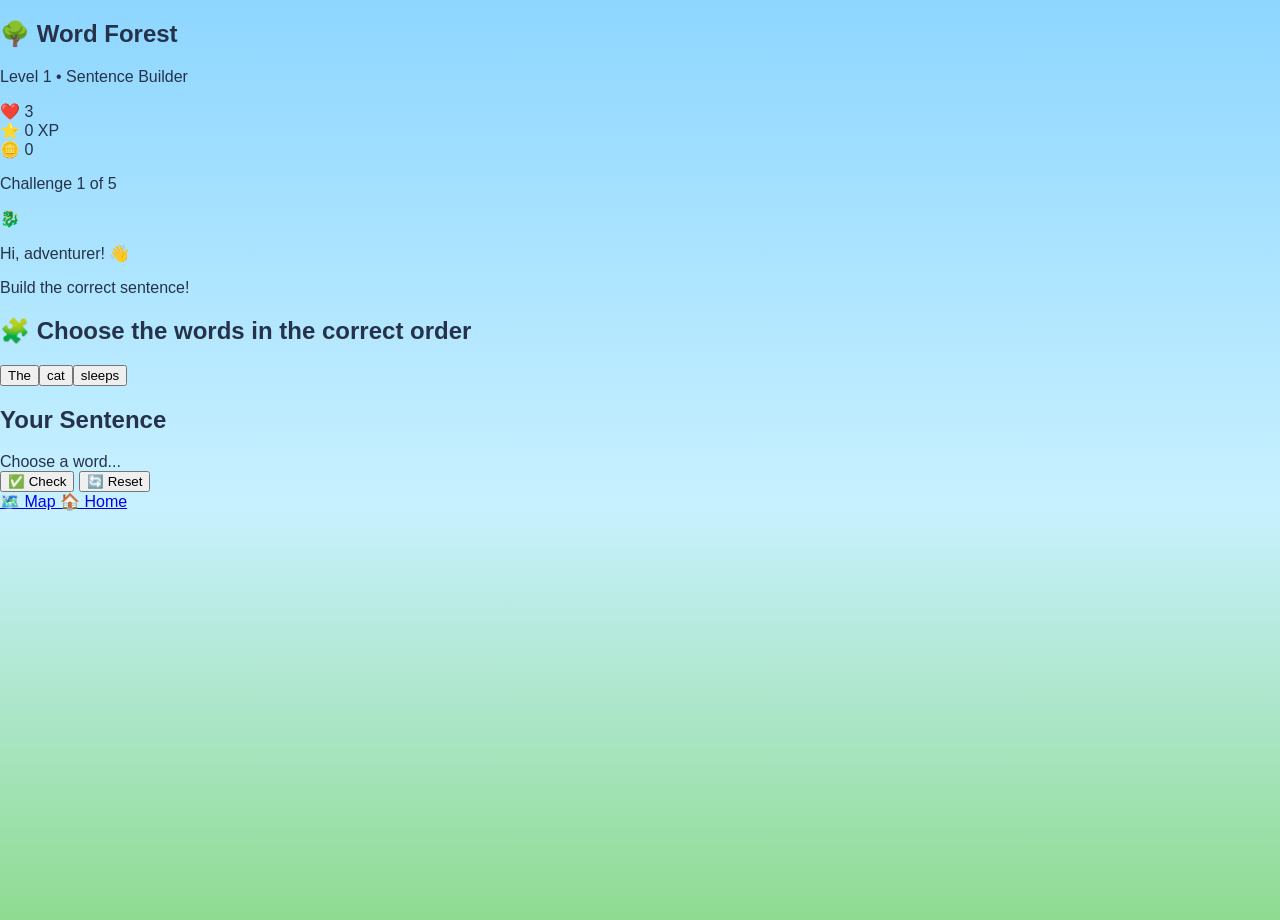
==== forest.html @ 0d92e3e3 "Update forest.html" ====
<!DOCTYPE html>
<html lang="en">

<head>

    <meta charset="UTF-8">

    <meta
        name="viewport"
        content="width=device-width, initial-scale=1.0"
    >

    <title>WordQuest - Word Forest</title>

    <link
        rel="stylesheet"
        href="css/style.css"
    >

</head>


<body>

    <main class="game-page">

        <section class="game-container">


            <!-- HEADER -->

            <h1 class="game-title">
                🌳 Word Forest
            </h1>


            <p class="level-text">
                Level 1 • Sentence Builder
            </p>


            <!-- GAME STATS -->

            <div class="game-stats">

                <div class="stat">
                    ❤️ <span id="lives">3</span>
                </div>

                <div class="stat">
                    ⭐ <span id="xp">0</span> XP
                </div>

                <div class="stat">
                    🪙 <span id="coins">0</span>
                </div>

            </div>


            <!-- PROGRESS -->

            <div class="progress-container">

                <div
                    id="progressBar"
                    class="progress-bar"
                ></div>

            </div>


            <p id="questionNumber">
                Challenge 1 of 5
            </p>


            <!-- LUMI -->

            <div class="game-character">
                🐉
            </div>


            <div class="game-message">

                <p>
                    Hi, adventurer! 👋
                </p>

                <p id="instructionText">
                    Build the correct sentence!
                </p>

            </div>


            <!-- WORD INSTRUCTION -->

            <h2 class="instruction">
                🧩 Choose the words in the correct order
            </h2>


            <!-- WORD BANK -->

            <div
                id="wordBank"
                class="word-bank"
            ></div>


            <!-- SENTENCE -->

            <h2 class="sentence-title">
                Your Sentence
            </h2>


            <div
                id="sentenceArea"
                class="sentence-area"
            >

                <span class="sentence-placeholder">
                    Choose a word...
                </span>

            </div>


            <!-- BUTTONS -->

            <div class="game-buttons">

                <button
                    class="game-button check-button"
                    onclick="checkSentence()"
                >
                    ✅ Check
                </button>


                <button
                    class="game-button reset-button"
                    onclick="resetQuestion()"
                >
                    🔄 Reset
                </button>

            </div>


            <!-- RESULT -->

            <div
                id="result"
                class="result"
            ></div>


            <!-- NAVIGATION -->

            <div class="navigation">

                <a
                    href="map.html"
                    class="navigation-link"
                >
                    🗺️ Map
                </a>


                <a
                    href="index.html"
                    class="navigation-link"
                >
                    🏠 Home
                </a>

            </div>

        </section>

    </main>


    <!-- =========================================
         GAME JAVASCRIPT
         ========================================= -->

    <script>


        /* =========================================
           QUESTIONS
           ========================================= */

        const questions = [

            {
                words: ["The", "cat", "sleeps"],
                answer: "The cat sleeps"
            },

            {
                words: ["Birds", "can", "fly"],
                answer: "Birds can fly"
            },

            {
                words: ["I", "love", "apples"],
                answer: "I love apples"
            },

            {
                words: ["The", "sun", "shines"],
                answer: "The sun shines"
            },

            {
                words: ["We", "play", "outside"],
                answer: "We play outside"
            }

        ];


        /* =========================================
           GAME VARIABLES
           ========================================= */

        let currentQuestion = 0;

        let selectedWords = [];

        let xp = 0;

        let coins = 0;

        let lives = 3;


        /* =========================================
           LOAD QUESTION
           ========================================= */

        function loadQuestion() {

            const question =
                questions[currentQuestion];


            selectedWords = [];


            document.getElementById(
                "wordBank"
            ).innerHTML = "";


            document.getElementById(
                "sentenceArea"
            ).innerHTML =
                '<span class="sentence-placeholder">Choose a word...</span>';


            document.getElementById(
                "result"
            ).innerHTML = "";


            document.getElementById(
                "result"
            ).className = "result";


            question.words.forEach(function(word) {

                const button =
                    document.createElement("button");


                button.className =
                    "word-card";


                button.textContent =
                    word;


                button.onclick =
                    function() {

                        selectWord(button);

                    };


                document.getElementById(
                    "wordBank"
                ).appendChild(button);

            });


            document.getElementById(
                "questionNumber"
            ).textContent =
                `Challenge ${currentQuestion + 1} of ${questions.length}`;


            updateProgress();

        }


        /* =========================================
           SELECT WORD
           ========================================= */

        function selectWord(button) {

            if (button.disabled) {
                return;
            }


            selectedWords.push(
                button.textContent
            );


            button.disabled = true;


            updateSentence();

        }


        /* =========================================
           SHOW SENTENCE
           ========================================= */

        function updateSentence() {

            const area =
                document.getElementById(
                    "sentenceArea"
                );


            area.innerHTML = "";


            selectedWords.forEach(function(word) {

                const wordElement =
                    document.createElement("span");


                wordElement.className =
                    "selected-word";


                wordElement.textContent =
                    word;


                area.appendChild(
                    wordElement
                );

            });


            if (selectedWords.length === 0) {

                area.innerHTML =
                    '<span class="sentence-placeholder">Choose a word...</span>';

            }

        }


        /* =========================================
           CHECK ANSWER
           ========================================= */

        function checkSentence() {

            const result =
                document.getElementById(
                    "result"
                );


            const playerSentence =
                selectedWords.join(" ");


            const correctAnswer =
                questions[currentQuestion].answer;


            if (
                playerSentence === correctAnswer
            ) {

                xp += 10;

                coins += 5;


                document.getElementById(
                    "xp"
                ).textContent = xp;


                document.getElementById(
                    "coins"
                ).textContent = coins;


                result.innerHTML =
                    "🎉 AMAZING!<br>⭐ +10 XP &nbsp; 🪙 +5 Coins";


                result.className =
                    "result success";


                setTimeout(function() {

                    nextQuestion();

                }, 1500);

            }

            else {

                lives--;


                document.getElementById(
                    "lives"
                ).textContent = lives;


                result.innerHTML =
                    "🤔 Almost! Try again.";


                result.className =
                    "result try-again";


                if (lives <= 0) {

                    setTimeout(function() {

                        gameOver();

                    }, 1000);

                }

            }

        }


        /* =========================================
           NEXT QUESTION
           ========================================= */

        function nextQuestion() {

            currentQuestion++;


            if (
                currentQuestion >= questions.length
            ) {

                finishGame();

                return;

            }


            loadQuestion();

        }


        /* =========================================
           RESET QUESTION
           ========================================= */

        function resetQuestion() {

            selectedWords = [];


            const buttons =
                document.querySelectorAll(
                    ".word-card"
                );


            buttons.forEach(function(button) {

                button.disabled = false;

            });


            updateSentence();


            document.getElementById(
                "result"
            ).innerHTML = "";

        }


        /* =========================================
           PROGRESS
           ========================================= */

        function updateProgress() {

            const progress =
                ((currentQuestion) /
                    questions.length) * 100;


            document.getElementById(
                "progressBar"
            ).style.width =
                progress + "%";

        }


        /* =========================================
           GAME OVER
           ========================================= */

        function gameOver() {

            document.querySelector(
                ".game-container"
            ).innerHTML = `

                <h1 class="game-title">
                    😴 Oh no!
                </h1>

                <div class="game-character">
                    🐉
                </div>

                <h2>
                    You ran out of lives!
                </h2>

                <p>
                    ⭐ XP: ${xp}
                </p>

                <p>
                    🪙 Coins: ${coins}
                </p>

                <div class="menu">

                    <button
                        class="menu-button start-button"
                        onclick="location.reload()"
                    >
                        🔄 Try Again
                    </button>

                    <a
                        href="map.html"
                        class="menu-button"
                    >
                        🗺️ Back to Map
                    </a>

                </div>

            `;

        }


        /* =========================================
           FINISH GAME
           ========================================= */

        function finishGame() {

            document.querySelector(
                ".game-container"
            ).innerHTML = `

                <h1 class="game-title">
                    🎉 Quest Complete!
                </h1>

                <div class="game-character">
                    🐉
                </div>

                <h2>
                    Amazing work, Sentence Hero!
                </h2>

                <p>
                    You completed the Word Forest!
                </p>

                <p>
                    ⭐ XP: ${xp}
                </p>

                <p>
                    🪙 Coins: ${coins}
                </p>

                <div class="menu">

                    <a
                        href="map.html"
                        class="menu-button start-button"
                    >
                        🗺️ Back to Map
                    </a>

                    <a
                        href="index.html"
                        class="menu-button"
                    >
                        🏠 Home
                    </a>

                </div>

            `;

        }


        /* =========================================
           START GAME
           ========================================= */

        loadQuestion();


    </script>

</body>

</html>
---- css/style.css ----
/* =========================================
   WORDQUEST - MAIN STYLES
   ========================================= */

* {
    box-sizing: border-box;
}

html,
body {
    margin: 0;
    padding: 0;
    width: 100%;
    min-height: 100%;
}

body {
    font-family: "Trebuchet MS", Arial, sans-serif;

    background: linear-gradient(
        180deg,
        #8ed6ff 0%,
        #c8f1ff 55%,
        #8fdb91 100%
    );

    min-height: 100vh;
    color: #25324a;
}


/* =========================================
   ANIMATED BACKGROUND
   ========================================= */

.background-elements {
    position: fixed;
    top: 0;
    left: 0;
    width: 100%;
    height: 100%;

    overflow: hidden;
    pointer-events: none;

    z-index: 0;
}


/* ---------- Clouds ---------- */

.cloud {
    position: absolute;
    font-size: 70px;
    opacity: 0.75;

    animation: moveCloud 25s linear infinite;
}

.cloud-one {
    top: 12%;
    left: -120px;
}

.cloud-two {
    top: 28%;
    left: -250px;

    font-size: 50px;

    animation-duration: 35s;
    animation-delay: 5s;
}

.cloud-three {
    top: 7%;
    left: -300px;

    font-size: 90px;

    animation-duration: 45s;
    animation-delay: 10s;
}


@keyframes moveCloud {

    from {
        transform: translateX(-150px);
    }

    to {
        transform: translateX(calc(100vw + 300px));
    }
}


/* =========================================
   STARS
   ========================================= */

.star {
    position: absolute;

    opacity: 0.7;

    animation: twinkle 2s ease-in-out infinite;
}

.star-one {
    top: 18%;
    left: 15%;
    font-size: 25px;
}

.star-two {
    top: 10%;
    right: 18%;
    font-size: 32px;

    animation-delay: 0.5s;
}

.star-three {
    top: 40%;
    right: 10%;
    font-size: 22px;

    animation-delay: 1s;
}

.star-four {
    top: 55%;
    left: 8%;
    font-size: 28px;

    animation-delay: 1.5s;
}


@keyframes twinkle {

    0%,
    100% {
        opacity: 0.3;
        transform: scale(0.8);
    }

    50% {
        opacity: 1;
        transform: scale(1.2);
    }
}


/* =========================================
   MAIN HOME SCREEN
   ========================================= */

.home {
    position: relative;

    z-index: 2;

    min-height: 100vh;

    display: flex;

    justify-content: center;
    align-items: center;

    padding: 40px 20px;
}


/* =========================================
   HERO
   ========================================= */

.hero {
    width: 100%;
    max-width: 650px;

    text-align: center;
}


/* =========================================
   LOGO
   ========================================= */

.logo {
    display: flex;

    justify-content: center;
    align-items: center;

    gap: 12px;
}

.logo h1 {
    margin: 0;

    font-size: clamp(48px, 8vw, 80px);

    font-weight: 900;

    letter-spacing: 2px;

    color: #ffffff;

    text-shadow:
        0 5px 0 #5a7bd8,
        0 8px 15px rgba(0, 0, 0, 0.2);
}

.logo span {
    font-size: 35px;
}


/* =========================================
   SUBTITLE
   ========================================= */

.hero h2 {
    margin: 10px 0;

    font-size: clamp(22px, 4vw, 32px);

    color: #394867;
}

.tagline {
    margin-top: 10px;

    font-size: 18px;

    font-weight: bold;

    color: #4c5d73;
}


/* =========================================
   LUMI CHARACTER
   ========================================= */

.character {
    font-size: 120px;

    margin: 25px 0 10px;

    animation: floatCharacter 2.5s ease-in-out infinite;
}


@keyframes floatCharacter {

    0% {
        transform: translateY(0);
    }

    50% {
        transform: translateY(-15px);
    }

    100% {
        transform: translateY(0);
    }
}


/* =========================================
   CHARACTER MESSAGE
   ========================================= */

.character-message {
    display: inline-block;

    background: #ffffff;

    padding: 12px 25px;

    border-radius: 20px;

    box-shadow:
        0 8px 20px rgba(0, 0, 0, 0.12);

    margin-bottom: 25px;
}

.character-message p {
    margin: 0;

    font-size: 17px;

    line-height: 1.5;
}


/* =========================================
   MENU
   ========================================= */

.menu {
    display: flex;

    flex-direction: column;

    align-items: center;

    gap: 14px;
}


/* =========================================
   BUTTONS
   ========================================= */

.menu-button {
    width: min(90%, 350px);

    padding: 16px 24px;

    border: none;

    border-radius: 18px;

    background: #ffffff;

    color: #34405c;

    font-size: 18px;

    font-weight: bold;

    cursor: pointer;

    box-shadow:
        0 6px 0 #d5dbe8,
        0 10px 20px rgba(0, 0, 0, 0.12);

    transition:
        transform 0.2s ease,
        box-shadow 0.2s ease;
}


.menu-button:hover {

    transform: translateY(-4px);

    box-shadow:
        0 10px 0 #d5dbe8,
        0 15px 25px rgba(0, 0, 0, 0.15);
}


.menu-button:active {

    transform: translateY(2px);

    box-shadow:
        0 3px 0 #d5dbe8,
        0 6px 12px rgba(0, 0, 0, 0.12);
}


/* =========================================
   START BUTTON
   ========================================= */

.start-button {

    background: #ffcf4a;

    color: #4a3510;

    box-shadow:
        0 6px 0 #d9a82c,
        0 10px 20px rgba(0, 0, 0, 0.15);
}


/* =========================================
   MOBILE
   ========================================= */

@media (max-width: 600px) {

    .home {
        padding: 25px 15px;
    }

    .character {
        font-size: 90px;
    }

    .tagline {
        font-size: 16px;
    }

    .menu-button {
        font-size: 16px;
    }
}
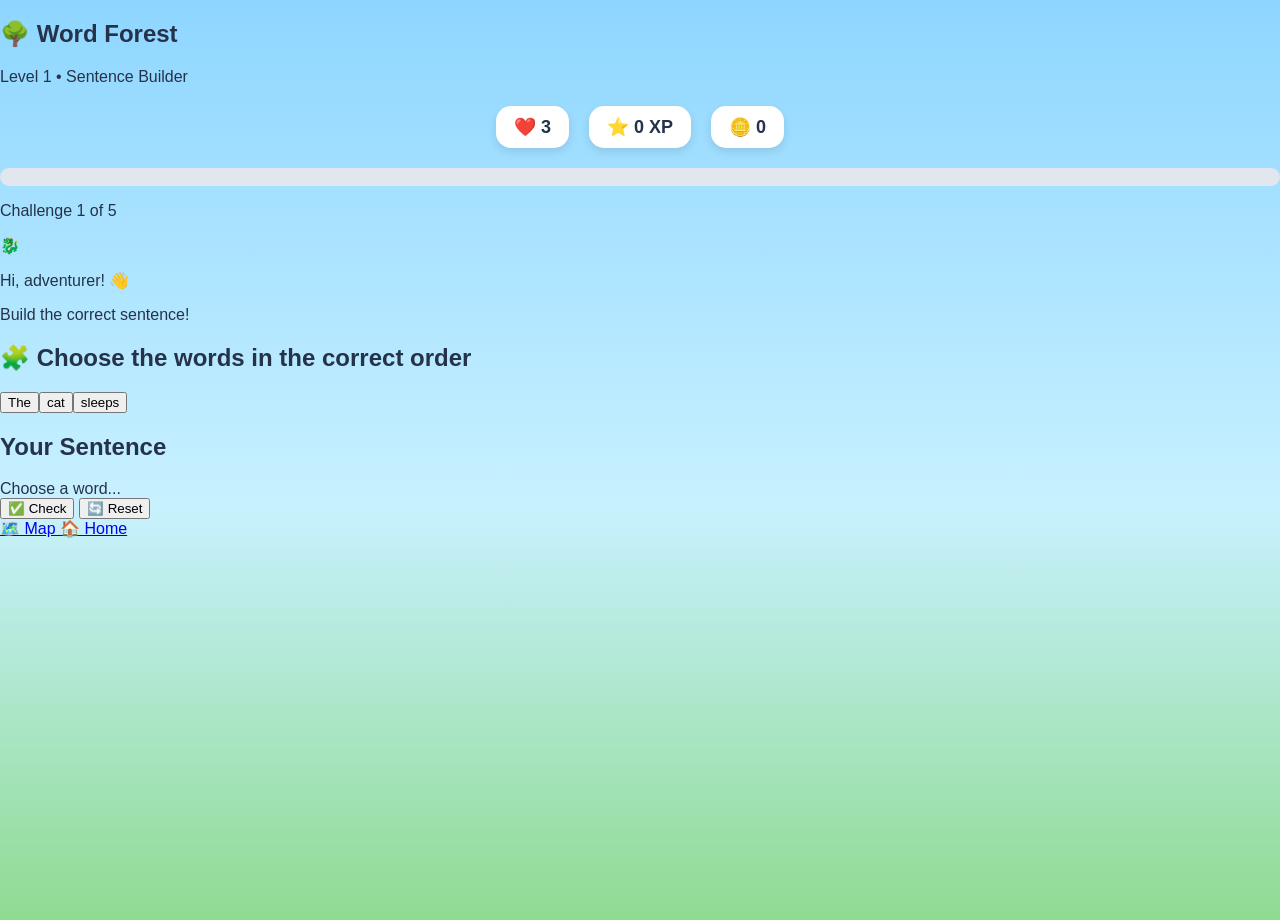
==== commit 9fe5a5cb: "Add multiple sentence challenges" ====
--- a/forest.html
+++ b/forest.html
@@ -37,7 +37,6 @@
             <p class="level-text">
                 Level 1 • Sentence Builder
             </p>
-
 
             <!-- GAME STATS -->
 
--- a/css/style.css
+++ b/css/style.css
@@ -406,3 +406,76 @@
     }
 }
 
+/* =========================================
+   GAME STATS
+   ========================================= */
+
+.game-stats {
+
+    display: flex;
+
+    justify-content: center;
+
+    gap: 20px;
+
+    margin: 20px 0;
+
+    flex-wrap: wrap;
+
+}
+
+
+.stat {
+
+    background: #ffffff;
+
+    padding: 10px 18px;
+
+    border-radius: 15px;
+
+    font-size: 18px;
+
+    font-weight: bold;
+
+    box-shadow:
+        0 4px 10px rgba(0, 0, 0, 0.1);
+
+}
+
+
+/* =========================================
+   PROGRESS BAR
+   ========================================= */
+
+.progress-container {
+
+    width: 100%;
+
+    height: 18px;
+
+    background: #e1e6ef;
+
+    border-radius: 20px;
+
+    overflow: hidden;
+
+    margin: 15px 0;
+
+}
+
+
+.progress-bar {
+
+    height: 100%;
+
+    width: 0%;
+
+    background: #76d275;
+
+    border-radius: 20px;
+
+    transition: width 0.5s ease;
+
+}
+
+
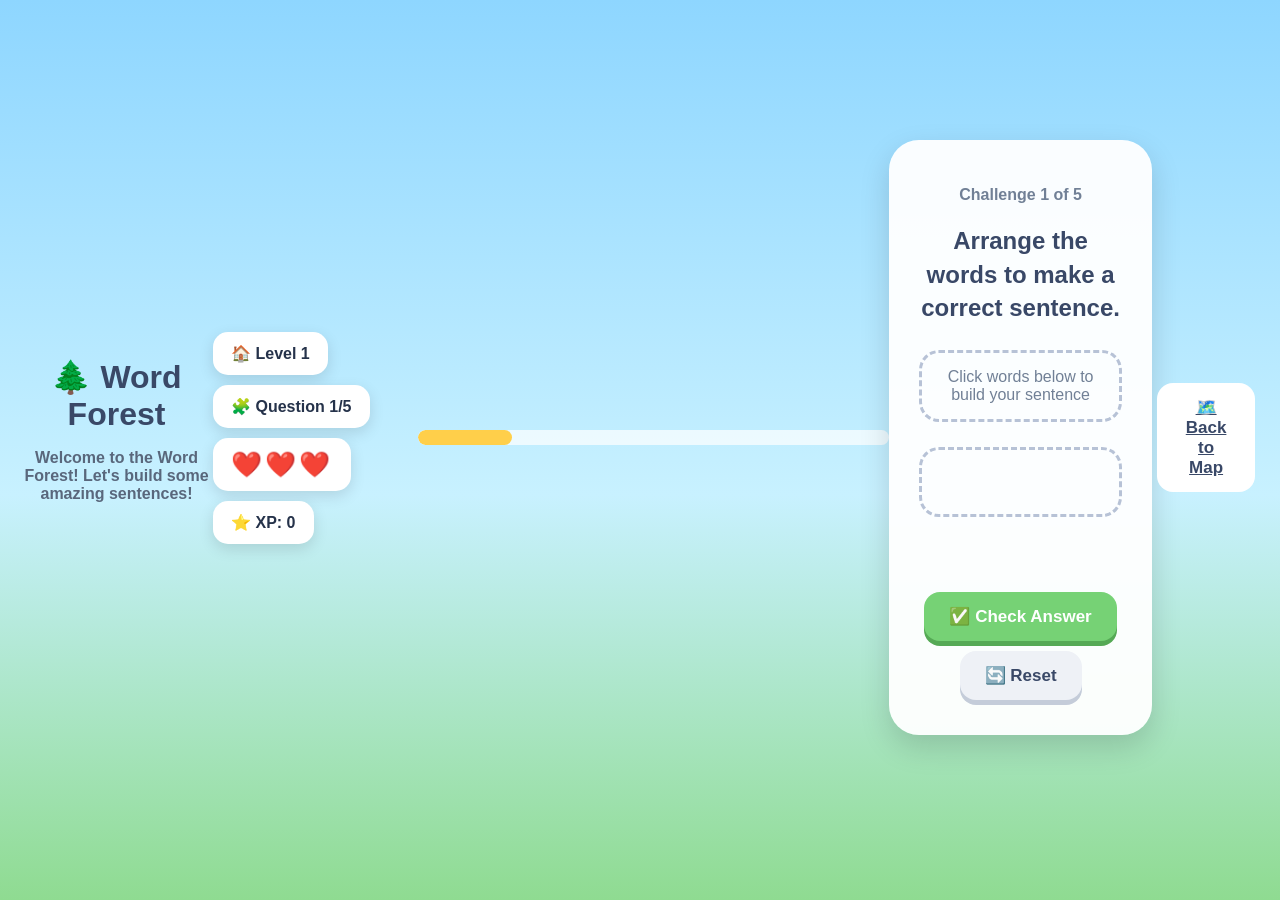
==== commit f4c9f283: "Add lives and sentence challenge system" ====
--- a/forest.html
+++ b/forest.html
@@ -2,184 +2,484 @@
 <html lang="en">
 
 <head>
-
     <meta charset="UTF-8">
-
-    <meta
-        name="viewport"
-        content="width=device-width, initial-scale=1.0"
-    >
+    <meta name="viewport" content="width=device-width, initial-scale=1.0">
 
     <title>WordQuest - Word Forest</title>
 
-    <link
-        rel="stylesheet"
-        href="css/style.css"
-    >
+    <link rel="stylesheet" href="./css/style.css">
+
+    <style>
+        /* =========================================
+           GAME SCREEN
+           ========================================= */
+
+        .game-page {
+            min-height: 100vh;
+            padding: 25px 20px 50px;
+            text-align: center;
+        }
+
+        .game-header {
+            max-width: 800px;
+            margin: 0 auto 20px;
+        }
+
+        .game-header h1 {
+            color: #394867;
+            margin-bottom: 5px;
+        }
+
+        .game-header p {
+            color: #59677c;
+            font-weight: bold;
+        }
+
+        /* =========================================
+           GAME INFORMATION
+           ========================================= */
+
+        .game-info {
+            max-width: 700px;
+            margin: 20px auto;
+
+            display: flex;
+            justify-content: space-between;
+            align-items: center;
+            gap: 10px;
+            flex-wrap: wrap;
+        }
+
+        .info-box {
+            background: white;
+            padding: 12px 18px;
+            border-radius: 15px;
+
+            box-shadow:
+                0 5px 15px rgba(0, 0, 0, 0.12);
+
+            font-weight: bold;
+        }
+
+        /* =========================================
+           LIVES
+           ========================================= */
+
+        .lives {
+            font-size: 25px;
+            letter-spacing: 3px;
+        }
+
+        /* =========================================
+           PROGRESS
+           ========================================= */
+
+        .progress-container {
+            max-width: 700px;
+            height: 15px;
+
+            margin: 20px auto;
+
+            background: rgba(255, 255, 255, 0.7);
+
+            border-radius: 20px;
+
+            overflow: hidden;
+        }
+
+        .progress-bar {
+            height: 100%;
+            width: 20%;
+
+            background: #ffcf4a;
+
+            border-radius: 20px;
+
+            transition: width 0.4s ease;
+        }
+
+        /* =========================================
+           QUESTION CARD
+           ========================================= */
+
+        .question-card {
+            max-width: 750px;
+
+            margin: 30px auto;
+
+            background: rgba(255, 255, 255, 0.95);
+
+            padding: 30px;
+
+            border-radius: 30px;
+
+            box-shadow:
+                0 12px 30px rgba(0, 0, 0, 0.15);
+        }
+
+        .question-number {
+            color: #718096;
+            font-weight: bold;
+        }
+
+        .question-card h2 {
+            color: #394867;
+            line-height: 1.4;
+        }
+
+        /* =========================================
+           WORD AREA
+           ========================================= */
+
+        .word-area {
+            min-height: 70px;
+
+            margin: 25px 0;
+
+            padding: 15px;
+
+            border: 3px dashed #b7c2d6;
+
+            border-radius: 20px;
+
+            display: flex;
+            justify-content: center;
+            align-items: center;
+            gap: 10px;
+            flex-wrap: wrap;
+        }
+
+        .word-button {
+            border: none;
+
+            background: #eef3ff;
+
+            color: #394867;
+
+            padding: 12px 17px;
+
+            border-radius: 14px;
+
+            font-size: 17px;
+
+            font-weight: bold;
+
+            cursor: pointer;
+
+            box-shadow: 0 4px 0 #cbd5e7;
+
+            transition: 0.2s;
+        }
+
+        .word-button:hover {
+            transform: translateY(-3px);
+        }
+
+        .word-button.selected {
+            background: #ffcf4a;
+
+            color: #4a3510;
+        }
+
+        /* =========================================
+           BUTTONS
+           ========================================= */
+
+        .game-button {
+            border: none;
+
+            padding: 14px 25px;
+
+            border-radius: 16px;
+
+            font-size: 17px;
+
+            font-weight: bold;
+
+            cursor: pointer;
+
+            margin: 5px;
+
+            transition: 0.2s;
+        }
+
+        .check-button {
+            background: #76d275;
+            color: white;
+        }
+
+        .reset-button {
+            background: #eef1f6;
+            color: #394867;
+        }
+
+        .home-button {
+            background: white;
+            color: #394867;
+        }
+
+        .game-button:hover {
+            transform: translateY(-3px);
+        }
+
+        /* =========================================
+           FEEDBACK
+           ========================================= */
+
+        .feedback {
+            min-height: 30px;
+
+            margin: 15px;
+
+            font-size: 18px;
+
+            font-weight: bold;
+        }
+
+        .correct {
+            color: #31934f;
+        }
+
+        .wrong {
+            color: #d94a4a;
+        }
+
+        /* =========================================
+           GAME OVER / LEVEL COMPLETE
+           ========================================= */
+
+        .result-screen {
+            display: none;
+
+            max-width: 600px;
+
+            margin: 40px auto;
+
+            background: white;
+
+            padding: 40px 25px;
+
+            border-radius: 30px;
+
+            box-shadow:
+                0 12px 30px rgba(0, 0, 0, 0.15);
+        }
+
+        .result-screen.show {
+            display: block;
+        }
+
+        .result-screen h2 {
+            font-size: 35px;
+            color: #394867;
+        }
+
+        .result-emoji {
+            font-size: 75px;
+        }
+
+        /* =========================================
+           MOBILE
+           ========================================= */
+
+        @media (max-width: 600px) {
+
+            .game-page {
+                padding: 20px 12px;
+            }
+
+            .question-card {
+                padding: 20px 15px;
+            }
+
+            .game-info {
+                justify-content: center;
+            }
+
+            .word-button {
+                font-size: 15px;
+                padding: 10px 13px;
+            }
+
+        }
+    </style>
 
 </head>
 
 
 <body>
 
+
     <main class="game-page">
 
-        <section class="game-container">
-
-
-            <!-- HEADER -->
-
-            <h1 class="game-title">
-                🌳 Word Forest
-            </h1>
-
-
-            <p class="level-text">
-                Level 1 • Sentence Builder
+
+        <!-- =====================================
+             HEADER
+             ===================================== -->
+
+        <header class="game-header">
+
+            <h1>🌲 Word Forest</h1>
+
+            <p>
+                Welcome to the Word Forest! Let's build some amazing sentences!
             </p>
 
-            <!-- GAME STATS -->
-
-            <div class="game-stats">
-
-                <div class="stat">
-                    ❤️ <span id="lives">3</span>
-                </div>
-
-                <div class="stat">
-                    ⭐ <span id="xp">0</span> XP
-                </div>
-
-                <div class="stat">
-                    🪙 <span id="coins">0</span>
-                </div>
-
-            </div>
-
-
-            <!-- PROGRESS -->
-
-            <div class="progress-container">
-
-                <div
-                    id="progressBar"
-                    class="progress-bar"
-                ></div>
-
-            </div>
-
-
-            <p id="questionNumber">
-                Challenge 1 of 5
+        </header>
+
+
+        <!-- =====================================
+             GAME INFORMATION
+             ===================================== -->
+
+        <section class="game-info">
+
+            <div class="info-box">
+                🏠 Level <span id="levelNumber">1</span>
+            </div>
+
+            <div class="info-box">
+                🧩 Question
+                <span id="questionNumber">1</span>/5
+            </div>
+
+            <div class="info-box lives">
+                <span id="lives">❤️❤️❤️</span>
+            </div>
+
+            <div class="info-box">
+                ⭐ XP:
+                <span id="xp">0</span>
+            </div>
+
+        </section>
+
+
+        <!-- =====================================
+             PROGRESS BAR
+             ===================================== -->
+
+        <div class="progress-container">
+
+            <div
+                class="progress-bar"
+                id="progressBar"
+            ></div>
+
+        </div>
+
+
+        <!-- =====================================
+             QUESTION CARD
+             ===================================== -->
+
+        <section
+            class="question-card"
+            id="questionCard"
+        >
+
+            <p class="question-number">
+                Challenge <span id="challengeNumber">1</span> of 5
             </p>
 
-
-            <!-- LUMI -->
-
-            <div class="game-character">
-                🐉
-            </div>
-
-
-            <div class="game-message">
-
-                <p>
-                    Hi, adventurer! 👋
-                </p>
-
-                <p id="instructionText">
-                    Build the correct sentence!
-                </p>
-
-            </div>
-
-
-            <!-- WORD INSTRUCTION -->
-
-            <h2 class="instruction">
-                🧩 Choose the words in the correct order
+            <h2 id="questionText">
+                Arrange the words to make a correct sentence.
             </h2>
 
 
-            <!-- WORD BANK -->
+            <!-- Selected sentence -->
 
             <div
-                id="wordBank"
-                class="word-bank"
+                class="word-area"
+                id="sentenceArea"
+            >
+
+                <span style="color:#718096;">
+                    Click words below to build your sentence
+                </span>
+
+            </div>
+
+
+            <!-- Available words -->
+
+            <div
+                class="word-area"
+                id="wordOptions"
+            >
+            </div>
+
+
+            <!-- Feedback -->
+
+            <div
+                class="feedback"
+                id="feedback"
             ></div>
 
 
-            <!-- SENTENCE -->
-
-            <h2 class="sentence-title">
-                Your Sentence
+            <!-- Controls -->
+
+            <button
+                class="game-button check-button"
+                id="checkButton"
+            >
+                ✅ Check Answer
+            </button>
+
+            <button
+                class="game-button reset-button"
+                id="resetButton"
+            >
+                🔄 Reset
+            </button>
+
+        </section>
+
+
+        <!-- =====================================
+             RESULT SCREEN
+             ===================================== -->
+
+        <section
+            class="result-screen"
+            id="resultScreen"
+        >
+
+            <div
+                class="result-emoji"
+                id="resultEmoji"
+            >
+                🎉
+            </div>
+
+            <h2 id="resultTitle">
+                Level Complete!
             </h2>
 
-
-            <div
-                id="sentenceArea"
-                class="sentence-area"
+            <p id="resultMessage">
+                Great job, adventurer!
+            </p>
+
+            <button
+                class="game-button check-button"
+                id="nextButton"
             >
-
-                <span class="sentence-placeholder">
-                    Choose a word...
-                </span>
-
-            </div>
-
-
-            <!-- BUTTONS -->
-
-            <div class="game-buttons">
-
-                <button
-                    class="game-button check-button"
-                    onclick="checkSentence()"
-                >
-                    ✅ Check
-                </button>
-
-
-                <button
-                    class="game-button reset-button"
-                    onclick="resetQuestion()"
-                >
-                    🔄 Reset
-                </button>
-
-            </div>
-
-
-            <!-- RESULT -->
-
-            <div
-                id="result"
-                class="result"
-            ></div>
-
-
-            <!-- NAVIGATION -->
-
-            <div class="navigation">
-
-                <a
-                    href="map.html"
-                    class="navigation-link"
-                >
-                    🗺️ Map
-                </a>
-
-
-                <a
-                    href="index.html"
-                    class="navigation-link"
-                >
-                    🏠 Home
-                </a>
-
-            </div>
+                🚀 Continue
+            </button>
 
         </section>
+
+
+        <!-- HOME -->
+
+        <a
+            href="map.html"
+            class="game-button home-button"
+        >
+            🗺️ Back to Map
+        </a>
+
 
     </main>
 
@@ -190,36 +490,35 @@
 
     <script>
 
-
-        /* =========================================
-           QUESTIONS
+        /* =========================================
+           GAME DATA
            ========================================= */
 
         const questions = [
 
             {
                 words: ["The", "cat", "sleeps"],
-                answer: "The cat sleeps"
+                answer: ["The", "cat", "sleeps"]
             },
 
             {
-                words: ["Birds", "can", "fly"],
-                answer: "Birds can fly"
+                words: ["I", "like", "apples"],
+                answer: ["I", "like", "apples"]
             },
 
             {
-                words: ["I", "love", "apples"],
-                answer: "I love apples"
+                words: ["The", "dog", "runs", "fast"],
+                answer: ["The", "dog", "runs", "fast"]
             },
 
             {
-                words: ["The", "sun", "shines"],
-                answer: "The sun shines"
+                words: ["Birds", "can", "fly", "high"],
+                answer: ["Birds", "can", "fly", "high"]
             },
 
             {
-                words: ["We", "play", "outside"],
-                answer: "We play outside"
+                words: ["The", "little", "boy", "plays", "outside"],
+                answer: ["The", "little", "boy", "plays", "outside"]
             }
 
         ];
@@ -231,443 +530,45 @@
 
         let currentQuestion = 0;
 
+        let lives = 3;
+
+        let xp = 0;
+
         let selectedWords = [];
 
-        let xp = 0;
-
-        let coins = 0;
-
-        let lives = 3;
-
-
-        /* =========================================
-           LOAD QUESTION
-           ========================================= */
-
-        function loadQuestion() {
-
-            const question =
-                questions[currentQuestion];
-
-
-            selectedWords = [];
-
-
-            document.getElementById(
-                "wordBank"
-            ).innerHTML = "";
-
-
-            document.getElementById(
-                "sentenceArea"
-            ).innerHTML =
-                '<span class="sentence-placeholder">Choose a word...</span>';
-
-
-            document.getElementById(
-                "result"
-            ).innerHTML = "";
-
-
-            document.getElementById(
-                "result"
-            ).className = "result";
-
-
-            question.words.forEach(function(word) {
-
-                const button =
-                    document.createElement("button");
-
-
-                button.className =
-                    "word-card";
-
-
-                button.textContent =
-                    word;
-
-
-                button.onclick =
-                    function() {
-
-                        selectWord(button);
-
-                    };
-
-
-                document.getElementById(
-                    "wordBank"
-                ).appendChild(button);
-
-            });
-
-
-            document.getElementById(
-                "questionNumber"
-            ).textContent =
-                `Challenge ${currentQuestion + 1} of ${questions.length}`;
-
-
-            updateProgress();
-
-        }
-
-
-        /* =========================================
-           SELECT WORD
-           ========================================= */
-
-        function selectWord(button) {
-
-            if (button.disabled) {
-                return;
-            }
-
-
-            selectedWords.push(
-                button.textContent
-            );
-
-
-            button.disabled = true;
-
-
-            updateSentence();
-
-        }
-
-
-        /* =========================================
-           SHOW SENTENCE
-           ========================================= */
-
-        function updateSentence() {
-
-            const area =
-                document.getElementById(
-                    "sentenceArea"
-                );
-
-
-            area.innerHTML = "";
-
-
-            selectedWords.forEach(function(word) {
-
-                const wordElement =
-                    document.createElement("span");
-
-
-                wordElement.className =
-                    "selected-word";
-
-
-                wordElement.textContent =
-                    word;
-
-
-                area.appendChild(
-                    wordElement
-                );
-
-            });
-
-
-            if (selectedWords.length === 0) {
-
-                area.innerHTML =
-                    '<span class="sentence-placeholder">Choose a word...</span>';
-
-            }
-
-        }
-
-
-        /* =========================================
-           CHECK ANSWER
-           ========================================= */
-
-        function checkSentence() {
-
-            const result =
-                document.getElementById(
-                    "result"
-                );
-
-
-            const playerSentence =
-                selectedWords.join(" ");
-
-
-            const correctAnswer =
-                questions[currentQuestion].answer;
-
-
-            if (
-                playerSentence === correctAnswer
-            ) {
-
-                xp += 10;
-
-                coins += 5;
-
-
-                document.getElementById(
-                    "xp"
-                ).textContent = xp;
-
-
-                document.getElementById(
-                    "coins"
-                ).textContent = coins;
-
-
-                result.innerHTML =
-                    "🎉 AMAZING!<br>⭐ +10 XP &nbsp; 🪙 +5 Coins";
-
-
-                result.className =
-                    "result success";
-
-
-                setTimeout(function() {
-
-                    nextQuestion();
-
-                }, 1500);
-
-            }
-
-            else {
-
-                lives--;
-
-
-                document.getElementById(
-                    "lives"
-                ).textContent = lives;
-
-
-                result.innerHTML =
-                    "🤔 Almost! Try again.";
-
-
-                result.className =
-                    "result try-again";
-
-
-                if (lives <= 0) {
-
-                    setTimeout(function() {
-
-                        gameOver();
-
-                    }, 1000);
-
-                }
-
-            }
-
-        }
-
-
-        /* =========================================
-           NEXT QUESTION
-           ========================================= */
-
-        function nextQuestion() {
-
-            currentQuestion++;
-
-
-            if (
-                currentQuestion >= questions.length
-            ) {
-
-                finishGame();
-
-                return;
-
-            }
-
-
-            loadQuestion();
-
-        }
-
-
-        /* =========================================
-           RESET QUESTION
-           ========================================= */
-
-        function resetQuestion() {
-
-            selectedWords = [];
-
-
-            const buttons =
-                document.querySelectorAll(
-                    ".word-card"
-                );
-
-
-            buttons.forEach(function(button) {
-
-                button.disabled = false;
-
-            });
-
-
-            updateSentence();
-
-
-            document.getElementById(
-                "result"
-            ).innerHTML = "";
-
-        }
-
-
-        /* =========================================
-           PROGRESS
-           ========================================= */
-
-        function updateProgress() {
-
-            const progress =
-                ((currentQuestion) /
-                    questions.length) * 100;
-
-
-            document.getElementById(
-                "progressBar"
-            ).style.width =
-                progress + "%";
-
-        }
-
-
-        /* =========================================
-           GAME OVER
-           ========================================= */
-
-        function gameOver() {
-
-            document.querySelector(
-                ".game-container"
-            ).innerHTML = `
-
-                <h1 class="game-title">
-                    😴 Oh no!
-                </h1>
-
-                <div class="game-character">
-                    🐉
-                </div>
-
-                <h2>
-                    You ran out of lives!
-                </h2>
-
-                <p>
-                    ⭐ XP: ${xp}
-                </p>
-
-                <p>
-                    🪙 Coins: ${coins}
-                </p>
-
-                <div class="menu">
-
-                    <button
-                        class="menu-button start-button"
-                        onclick="location.reload()"
-                    >
-                        🔄 Try Again
-                    </button>
-
-                    <a
-                        href="map.html"
-                        class="menu-button"
-                    >
-                        🗺️ Back to Map
-                    </a>
-
-                </div>
-
-            `;
-
-        }
-
-
-        /* =========================================
-           FINISH GAME
-           ========================================= */
-
-        function finishGame() {
-
-            document.querySelector(
-                ".game-container"
-            ).innerHTML = `
-
-                <h1 class="game-title">
-                    🎉 Quest Complete!
-                </h1>
-
-                <div class="game-character">
-                    🐉
-                </div>
-
-                <h2>
-                    Amazing work, Sentence Hero!
-                </h2>
-
-                <p>
-                    You completed the Word Forest!
-                </p>
-
-                <p>
-                    ⭐ XP: ${xp}
-                </p>
-
-                <p>
-                    🪙 Coins: ${coins}
-                </p>
-
-                <div class="menu">
-
-                    <a
-                        href="map.html"
-                        class="menu-button start-button"
-                    >
-                        🗺️ Back to Map
-                    </a>
-
-                    <a
-                        href="index.html"
-                        class="menu-button"
-                    >
-                        🏠 Home
-                    </a>
-
-                </div>
-
-            `;
-
-        }
-
-
-        /* =========================================
-           START GAME
-           ========================================= */
-
-        loadQuestion();
-
-
-    </script>
-
-</body>
-
-</html>
-
+
+        /* =========================================
+           GET HTML ELEMENTS
+           ========================================= */
+
+        const livesElement =
+            document.getElementById("lives");
+
+        const xpElement =
+            document.getElementById("xp");
+
+        const questionNumberElement =
+            document.getElementById("questionNumber");
+
+        const challengeNumberElement =
+            document.getElementById("challengeNumber");
+
+        const wordOptions =
+            document.getElementById("wordOptions");
+
+        const sentenceArea =
+            document.getElementById("sentenceArea");
+
+        const feedback =
+            document.getElementById("feedback");
+
+        const progressBar =
+            document.getElementById("progressBar");
+
+        const questionCard =
+            document.getElementById("questionCard");
+
+        const resultScreen =
+            document.getElementById("resultScreen");
+
+        const resultEmoji
--- a/css/style.css
+++ b/css/style.css
@@ -477,5 +477,1044 @@
     transition: width 0.5s ease;
 
 }
-
-
+/* =========================================
+   WORDQUEST GAME PAGE
+   ========================================= */
+
+.game-page {
+    min-height: 100vh;
+    width: 100%;
+    display: flex;
+    justify-content: center;
+    align-items: center;
+    padding: 40px 20px;
+}
+
+.game-container {
+    width: 100%;
+    max-width: 800px;
+    text-align: center;
+
+    background: rgba(255, 255, 255, 0.92);
+
+    padding: 35px;
+
+    border-radius: 30px;
+
+    box-shadow:
+        0 15px 40px rgba(0, 0, 0, 0.18);
+}
+
+
+/* =========================================
+   GAME TITLE
+   ========================================= */
+
+.game-title {
+    margin: 0;
+
+    font-size: clamp(40px, 7vw, 65px);
+
+    color: #4c6fd7;
+
+    text-shadow:
+        0 3px 0 #dce5ff;
+}
+
+
+.level-text {
+    font-size: 18px;
+
+    font-weight: bold;
+
+    color: #65748b;
+}
+
+
+/* =========================================
+   GAME STATS
+   ========================================= */
+
+.game-stats {
+    display: flex;
+
+    justify-content: center;
+
+    align-items: center;
+
+    gap: 20px;
+
+    margin: 25px 0;
+
+    flex-wrap: wrap;
+}
+
+
+.stat {
+    background: white;
+
+    padding: 12px 22px;
+
+    border-radius: 18px;
+
+    font-size: 19px;
+
+    font-weight: bold;
+
+    box-shadow:
+        0 5px 15px rgba(0, 0, 0, 0.12);
+}
+
+
+/* =========================================
+   PROGRESS BAR
+   ========================================= */
+
+.progress-container {
+    width: 100%;
+
+    height: 18px;
+
+    background: #e1e6ef;
+
+    border-radius: 20px;
+
+    overflow: hidden;
+
+    margin: 20px 0;
+}
+
+
+.progress-bar {
+    height: 100%;
+
+    width: 0%;
+
+    background: #76d275;
+
+    border-radius: 20px;
+
+    transition: width 0.5s ease;
+}
+
+
+/* =========================================
+   LUMI
+   ========================================= */
+
+.game-character {
+    font-size: 100px;
+
+    margin: 20px 0;
+
+    animation: floatCharacter 2.5s ease-in-out infinite;
+}
+
+
+/* =========================================
+   LUMI MESSAGE
+   ========================================= */
+
+.game-message {
+    display: inline-block;
+
+    background: white;
+
+    padding: 15px 25px;
+
+    border-radius: 20px;
+
+    box-shadow:
+        0 7px 18px rgba(0, 0, 0, 0.1);
+}
+
+
+.game-message p {
+    margin: 5px;
+
+    font-size: 18px;
+
+    font-weight: bold;
+}
+
+
+/* =========================================
+   INSTRUCTION
+   ========================================= */
+
+.instruction {
+    margin-top: 30px;
+
+    color: #394867;
+
+    font-size: 24px;
+}
+
+
+/* =========================================
+   WORD BUTTONS
+   ========================================= */
+
+.word-bank {
+    display: flex;
+
+    justify-content: center;
+
+    align-items: center;
+
+    flex-wrap: wrap;
+
+    gap: 15px;
+
+    margin: 25px 0;
+}
+
+
+.word-card {
+    padding: 15px 28px;
+
+    border: none;
+
+    border-radius: 16px;
+
+    background: #ffffff;
+
+    color: #34405c;
+
+    font-family: "Trebuchet MS", Arial, sans-serif;
+
+    font-size: 20px;
+
+    font-weight: bold;
+
+    cursor: pointer;
+
+    box-shadow:
+        0 6px 0 #cfd6e4,
+        0 8px 15px rgba(0, 0, 0, 0.1);
+
+    transition:
+        transform 0.2s ease,
+        box-shadow 0.2s ease;
+}
+
+
+.word-card:hover {
+    transform: translateY(-5px);
+
+    box-shadow:
+        0 10px 0 #cfd6e4,
+        0 14px 20px rgba(0, 0, 0, 0.12);
+}
+
+
+.word-card:active {
+    transform: translateY(2px);
+
+    box-shadow:
+        0 3px 0 #cfd6e4;
+}
+
+
+.word-card:disabled {
+    opacity: 0.35;
+
+    cursor: default;
+
+    transform: none;
+}
+
+
+/* =========================================
+   SENTENCE AREA
+   ========================================= */
+
+.sentence-title {
+    color: #394867;
+
+    margin-top: 30px;
+}
+
+
+.sentence-area {
+    min-height: 80px;
+
+    padding: 18px;
+
+    background: #eef6ff;
+
+    border: 3px dashed #9db8e8;
+
+    border-radius: 20px;
+
+    display: flex;
+
+    justify-content: center;
+
+    align-items: center;
+
+    flex-wrap: wrap;
+
+    gap: 10px;
+}
+
+
+.sentence-placeholder {
+    color: #8995a7;
+
+    font-style: italic;
+
+    font-size: 17px;
+}
+
+
+.selected-word {
+    background: #ffcf4a;
+
+    padding: 10px 16px;
+
+    border-radius: 12px;
+
+    font-size: 18px;
+
+    font-weight: bold;
+
+    box-shadow:
+        0 4px 0 #d9a82c;
+}
+
+
+/* =========================================
+   GAME BUTTONS
+   ========================================= */
+
+.game-buttons {
+    margin-top: 25px;
+
+    display: flex;
+
+    justify-content: center;
+
+    align-items: center;
+
+    gap: 15px;
+
+    flex-wrap: wrap;
+}
+
+
+.game-button {
+    border: none;
+
+    border-radius: 16px;
+
+    padding: 14px 25px;
+
+    font-family: "Trebuchet MS", Arial, sans-serif;
+
+    font-size: 17px;
+
+    font-weight: bold;
+
+    cursor: pointer;
+
+    transition: transform 0.2s ease;
+}
+
+
+.game-button:hover {
+    transform: translateY(-3px);
+}
+
+
+.check-button {
+    background: #76d275;
+
+    color: #214d20;
+
+    box-shadow:
+        0 5px 0 #55a955;
+}
+
+
+.reset-button {
+    background: #e8edf5;
+
+    color: #34405c;
+
+    box-shadow:
+        0 5px 0 #c4ccd9;
+}
+
+
+/* =========================================
+   RESULT
+   ========================================= */
+
+.result {
+    min-height: 70px;
+
+    margin-top: 25px;
+
+    font-size: 20px;
+
+    font-weight: bold;
+
+    line-height: 1.6;
+}
+
+
+.result.success {
+    background: #e3f8df;
+
+    padding: 15px;
+
+    border-radius: 18px;
+
+    color: #28752b;
+
+    animation: successPop 0.5s ease;
+}
+
+
+.result.try-again {
+    background: #fff4d8;
+
+    padding: 15px;
+
+    border-radius: 18px;
+
+    color: #8a6418;
+}
+
+
+@keyframes successPop {
+
+    0% {
+        transform: scale(0.8);
+
+        opacity: 0;
+    }
+
+    70% {
+        transform: scale(1.05);
+    }
+
+    100% {
+        transform: scale(1);
+
+        opacity: 1;
+    }
+}
+
+
+/* =========================================
+   NAVIGATION
+   ========================================= */
+
+.navigation {
+    margin-top: 30px;
+
+    display: flex;
+
+    justify-content: center;
+
+    align-items: center;
+
+    gap: 25px;
+
+    flex-wrap: wrap;
+}
+
+
+.navigation-link {
+    text-decoration: none;
+
+    font-weight: bold;
+
+    font-size: 17px;
+
+    color: #4c6fd7;
+}
+
+
+.navigation-link:hover {
+    text-decoration: underline;
+}
+
+
+/* =========================================
+   MOBILE
+   ========================================= */
+
+@media (max-width: 600px) {
+
+    .game-container {
+        padding: 25px 15px;
+    }
+
+    .game-character {
+        font-size: 80px;
+    }
+
+    .instruction {
+        font-size: 20px;
+    }
+
+    .word-card {
+        font-size: 17px;
+
+        padding: 12px 20px;
+    }
+
+    .stat {
+        font-size: 16px;
+
+        padding: 10px 15px;
+    }
+}
+/* =========================================
+   WORDQUEST ADVENTURE MAP
+   ========================================= */
+
+.map-body {
+    margin: 0;
+    padding: 0;
+
+    min-height: 100vh;
+
+    background:
+        linear-gradient(
+            180deg,
+            #8ed6ff 0%,
+            #c8f1ff 35%,
+            #a8df9b 100%
+        );
+
+    font-family:
+        "Trebuchet MS",
+        Arial,
+        sans-serif;
+
+    overflow-x: hidden;
+}
+
+
+/* =========================================
+   MAP HEADER
+   ========================================= */
+
+.map-header {
+    position: relative;
+
+    z-index: 20;
+
+    text-align: center;
+
+    padding: 30px 20px 20px;
+
+    background: rgba(255, 255, 255, 0.75);
+
+    backdrop-filter: blur(8px);
+}
+
+
+.map-header h1 {
+    margin: 0;
+
+    font-size: clamp(32px, 6vw, 55px);
+
+    color: #394867;
+}
+
+
+.map-header p {
+    margin: 8px 0 0;
+
+    font-size: 18px;
+
+    font-weight: bold;
+
+    color: #59677c;
+}
+
+
+/* =========================================
+   BIG MAP
+   ========================================= */
+
+.adventure-map {
+    position: relative;
+
+    width: 100%;
+
+    height: 4200px;
+
+    overflow: hidden;
+
+    background:
+        radial-gradient(
+            circle at 20% 20%,
+            rgba(255,255,255,0.35),
+            transparent 18%
+        ),
+        radial-gradient(
+            circle at 80% 50%,
+            rgba(255,255,255,0.25),
+            transparent 20%
+        );
+}
+
+
+/* =========================================
+   VILLAGE ROAD
+   ========================================= */
+
+.village-road {
+    position: absolute;
+
+    top: 0;
+    left: 0;
+
+    width: 100%;
+    height: 100%;
+
+    z-index: 2;
+
+    pointer-events: none;
+}
+
+
+.road-base {
+    fill: none;
+
+    stroke: #d6b477;
+
+    stroke-width: 70;
+
+    stroke-linecap: round;
+
+    stroke-linejoin: round;
+}
+
+
+.road-dots {
+    fill: none;
+
+    stroke: #fff5d7;
+
+    stroke-width: 8;
+
+    stroke-linecap: round;
+
+    stroke-dasharray: 2 28;
+}
+
+
+/* =========================================
+   LEVEL HOUSES
+   ========================================= */
+
+.level-house {
+    position: absolute;
+
+    z-index: 10;
+
+    width: 145px;
+
+    min-height: 135px;
+
+    padding: 12px;
+
+    text-align: center;
+
+    text-decoration: none;
+
+    background: rgba(255,255,255,0.95);
+
+    border-radius: 25px;
+
+    border: 4px solid #ffffff;
+
+    box-shadow:
+        0 8px 20px rgba(0,0,0,0.15);
+
+    transform: translate(-50%, -50%);
+
+    transition:
+        transform 0.25s ease,
+        box-shadow 0.25s ease;
+}
+
+
+.level-house:hover {
+    transform:
+        translate(-50%, -50%)
+        scale(1.08);
+}
+
+
+.house-icon {
+    font-size: 65px;
+
+    line-height: 1;
+}
+
+
+.level-number {
+    margin-top: 5px;
+
+    font-size: 17px;
+
+    font-weight: 900;
+
+    color: #394867;
+}
+
+
+.level-stars {
+    margin-top: 3px;
+
+    font-size: 18px;
+}
+
+
+/* =========================================
+   UNLOCKED LEVEL
+   ========================================= */
+
+.level-house.unlocked {
+    border-color: #ffcf4a;
+
+    animation:
+        levelGlow 2s ease-in-out infinite;
+}
+
+
+@keyframes levelGlow {
+
+    0%,
+    100% {
+        box-shadow:
+            0 8px 20px rgba(0,0,0,0.15);
+    }
+
+    50% {
+        box-shadow:
+            0 8px 30px rgba(255,207,74,0.8);
+    }
+
+}
+
+
+/* =========================================
+   LOCKED LEVEL
+   ========================================= */
+
+.level-house.locked {
+    filter: grayscale(0.4);
+
+    opacity: 0.72;
+
+    cursor: not-allowed;
+}
+
+
+.lock {
+    font-size: 20px;
+
+    margin-top: 4px;
+}
+
+
+/* =========================================
+   LEVEL POSITIONS
+   ========================================= */
+
+.level-1 {
+    top: 3%;
+    left: 50%;
+}
+
+
+.level-2 {
+    top: 13%;
+    left: 72%;
+}
+
+
+.level-3 {
+    top: 23%;
+    left: 50%;
+}
+
+
+.level-4 {
+    top: 33%;
+    left: 28%;
+}
+
+
+.level-5 {
+    top: 43%;
+    left: 50%;
+}
+
+
+.level-6 {
+    top: 53%;
+    left: 72%;
+}
+
+
+.level-7 {
+    top: 63%;
+    left: 50%;
+}
+
+
+.level-8 {
+    top: 73%;
+    left: 28%;
+}
+
+
+.level-9 {
+    top: 83%;
+    left: 50%;
+}
+
+
+.level-10 {
+    top: 93%;
+    left: 72%;
+}
+
+
+/*
+   The next 10 levels continue below.
+*/
+
+.level-11 {
+    top: 102%;
+    left: 50%;
+}
+
+
+.level-12 {
+    top: 111%;
+    left: 28%;
+}
+
+
+.level-13 {
+    top: 120%;
+    left: 50%;
+}
+
+
+.level-14 {
+    top: 129%;
+    left: 72%;
+}
+
+
+.level-15 {
+    top: 138%;
+    left: 50%;
+}
+
+
+.level-16 {
+    top: 147%;
+    left: 28%;
+}
+
+
+.level-17 {
+    top: 156%;
+    left: 50%;
+}
+
+
+.level-18 {
+    top: 165%;
+    left: 72%;
+}
+
+
+.level-19 {
+    top: 174%;
+    left: 50%;
+}
+
+
+.level-20 {
+    top: 183%;
+    left: 28%;
+}
+
+
+.final-level .house-icon {
+    font-size: 70px;
+}
+
+
+/* =========================================
+   DECORATIONS
+   ========================================= */
+
+.map-cloud,
+.map-tree,
+.map-flower {
+    position: absolute;
+
+    z-index: 4;
+
+    pointer-events: none;
+}
+
+
+.map-cloud {
+    font-size: 65px;
+
+    opacity: 0.75;
+}
+
+
+.cloud-a {
+    top: 3%;
+
+    left: 8%;
+}
+
+
+.cloud-b {
+    top: 16%;
+
+    right: 8%;
+}
+
+
+.map-tree {
+    font-size: 55px;
+}
+
+
+.tree-a {
+    top: 10%;
+
+    left: 8%;
+}
+
+
+.tree-b {
+    top: 28%;
+
+    right: 8%;
+}
+
+
+.tree-c {
+    top: 48%;
+
+    left: 8%;
+}
+
+
+.tree-d {
+    top: 70%;
+
+    right: 8%;
+}
+
+
+.map-flower {
+    font-size: 30px;
+}
+
+
+.flower-a {
+    top: 35%;
+
+    left: 12%;
+}
+
+
+.flower-b {
+    top: 60%;
+
+    right: 12%;
+}
+
+
+.flower-c {
+    top: 80%;
+
+    left: 15%;
+}
+
+
+/* =========================================
+   MAP NAVIGATION
+   ========================================= */
+
+.map-navigation {
+    position: fixed;
+
+    z-index: 50;
+
+    bottom: 20px;
+
+    left: 50%;
+
+    transform: translateX(-50%);
+}
+
+
+.map-navigation a {
+    display: block;
+
+    padding: 14px 25px;
+
+    background: white;
+
+    border-radius: 18px;
+
+    color: #394867;
+
+    font-weight: bold;
+
+    text-decoration: none;
+
+    box-shadow:
+        0 6px 18px rgba(0,0,0,0.15);
+}
+
+
+/* =========================================
+   MOBILE
+   ========================================= */
+
+@media (max-width: 600px) {
+
+    .level-house {
+        width: 120px;
+
+        min-height: 115px;
+    }
+
+    .house-icon {
+        font-size: 52px;
+    }
+
+    .level-number {
+        font-size: 14px;
+    }
+
+    .adventure-map {
+        height: 4200px;
+    }
+
+}
+
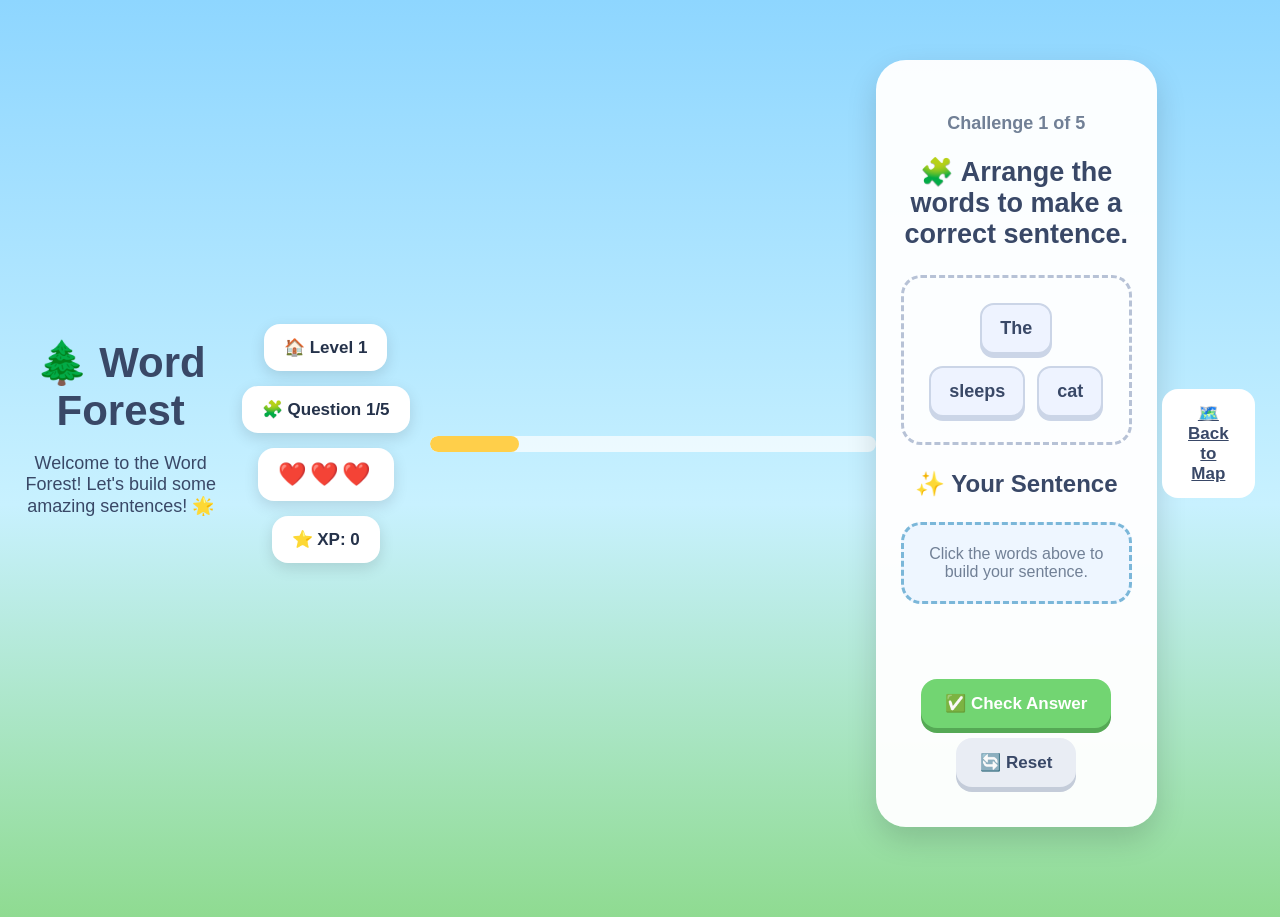
==== commit 6f1b9dcf: "Fix Word Forest game interaction Updated styles and structure for improved layout and readability." ====
--- a/forest.html
+++ b/forest.html
@@ -10,87 +10,71 @@
     <link rel="stylesheet" href="./css/style.css">
 
     <style>
-        /* =========================================
-           GAME SCREEN
-           ========================================= */
+        body {
+            margin: 0;
+            font-family: "Trebuchet MS", Arial, sans-serif;
+        }
 
         .game-page {
             min-height: 100vh;
-            padding: 25px 20px 50px;
+            padding: 30px 20px 60px;
             text-align: center;
         }
 
         .game-header {
-            max-width: 800px;
-            margin: 0 auto 20px;
+            margin-bottom: 25px;
         }
 
         .game-header h1 {
+            font-size: 42px;
             color: #394867;
-            margin-bottom: 5px;
+            margin: 10px;
         }
 
         .game-header p {
-            color: #59677c;
-            font-weight: bold;
-        }
-
-        /* =========================================
-           GAME INFORMATION
-           ========================================= */
+            font-size: 18px;
+            color: #394867;
+        }
 
         .game-info {
-            max-width: 700px;
+            max-width: 850px;
             margin: 20px auto;
 
             display: flex;
-            justify-content: space-between;
-            align-items: center;
-            gap: 10px;
+            justify-content: center;
+            gap: 15px;
             flex-wrap: wrap;
         }
 
         .info-box {
             background: white;
-            padding: 12px 18px;
-            border-radius: 15px;
-
-            box-shadow:
-                0 5px 15px rgba(0, 0, 0, 0.12);
+            padding: 13px 20px;
+            border-radius: 16px;
 
             font-weight: bold;
-        }
-
-        /* =========================================
-           LIVES
-           ========================================= */
+            font-size: 17px;
+
+            box-shadow: 0 5px 15px rgba(0,0,0,0.12);
+        }
 
         .lives {
-            font-size: 25px;
+            font-size: 23px;
             letter-spacing: 3px;
         }
 
-        /* =========================================
-           PROGRESS
-           ========================================= */
-
         .progress-container {
-            max-width: 700px;
-            height: 15px;
-
-            margin: 20px auto;
-
-            background: rgba(255, 255, 255, 0.7);
-
+            max-width: 800px;
+            height: 16px;
+            margin: 25px auto;
+
+            background: rgba(255,255,255,0.7);
             border-radius: 20px;
-
             overflow: hidden;
         }
 
         .progress-bar {
             height: 100%;
             width: 20%;
-
             background: #ffcf4a;
 
             border-radius: 20px;
@@ -98,71 +82,70 @@
             transition: width 0.4s ease;
         }
 
-        /* =========================================
-           QUESTION CARD
-           ========================================= */
-
         .question-card {
-            max-width: 750px;
-
+            max-width: 800px;
             margin: 30px auto;
 
-            background: rgba(255, 255, 255, 0.95);
-
-            padding: 30px;
+            background: rgba(255,255,255,0.96);
+
+            padding: 35px 25px;
 
             border-radius: 30px;
 
-            box-shadow:
-                0 12px 30px rgba(0, 0, 0, 0.15);
+            box-shadow: 0 12px 30px rgba(0,0,0,0.15);
         }
 
         .question-number {
+            font-weight: bold;
             color: #718096;
-            font-weight: bold;
+            font-size: 18px;
         }
 
         .question-card h2 {
             color: #394867;
-            line-height: 1.4;
-        }
-
-        /* =========================================
-           WORD AREA
-           ========================================= */
-
-        .word-area {
-            min-height: 70px;
-
+            font-size: 27px;
+        }
+
+        /* =========================
+           WORD OPTIONS
+           ========================= */
+
+        .word-options {
             margin: 25px 0;
 
-            padding: 15px;
+            padding: 25px;
 
             border: 3px dashed #b7c2d6;
 
             border-radius: 20px;
 
+            min-height: 80px;
+
             display: flex;
+
             justify-content: center;
+
             align-items: center;
-            gap: 10px;
+
+            gap: 12px;
+
             flex-wrap: wrap;
         }
 
         .word-button {
-            border: none;
-
             background: #eef3ff;
 
+            border: 2px solid #cbd5e7;
+
+            border-radius: 14px;
+
+            padding: 13px 18px;
+
+            font-size: 18px;
+
+            font-weight: bold;
+
             color: #394867;
-
-            padding: 12px 17px;
-
-            border-radius: 14px;
-
-            font-size: 17px;
-
-            font-weight: bold;
 
             cursor: pointer;
 
@@ -175,63 +158,114 @@
             transform: translateY(-3px);
         }
 
-        .word-button.selected {
+        .word-button:disabled {
+            opacity: 0.35;
+            cursor: not-allowed;
+        }
+
+        /* =========================
+           SENTENCE AREA
+           ========================= */
+
+        .sentence-title {
+            color: #394867;
+            font-size: 24px;
+            margin-top: 25px;
+        }
+
+        .sentence-area {
+            min-height: 80px;
+
+            margin: 15px 0 25px;
+
+            padding: 20px;
+
+            border: 3px dashed #7bb7d9;
+
+            border-radius: 20px;
+
+            display: flex;
+
+            justify-content: center;
+
+            align-items: center;
+
+            gap: 10px;
+
+            flex-wrap: wrap;
+        }
+
+        .selected-word {
             background: #ffcf4a;
 
-            color: #4a3510;
-        }
-
-        /* =========================================
+            border: none;
+
+            border-radius: 14px;
+
+            padding: 12px 17px;
+
+            font-size: 17px;
+
+            font-weight: bold;
+
+            cursor: pointer;
+
+            box-shadow: 0 4px 0 #d9a82c;
+        }
+
+        .selected-word:hover {
+            transform: translateY(-2px);
+        }
+
+        .hint {
+            color: #718096;
+        }
+
+        /* =========================
            BUTTONS
-           ========================================= */
+           ========================= */
 
         .game-button {
             border: none;
 
-            padding: 14px 25px;
-
             border-radius: 16px;
 
+            padding: 14px 24px;
+
+            margin: 5px;
+
             font-size: 17px;
 
             font-weight: bold;
 
             cursor: pointer;
-
-            margin: 5px;
-
-            transition: 0.2s;
         }
 
         .check-button {
-            background: #76d275;
+            background: #72d572;
             color: white;
         }
 
         .reset-button {
-            background: #eef1f6;
+            background: #e9edf4;
             color: #394867;
         }
 
-        .home-button {
+        .map-button {
             background: white;
             color: #394867;
         }
 
         .game-button:hover {
-            transform: translateY(-3px);
-        }
-
-        /* =========================================
-           FEEDBACK
-           ========================================= */
+            transform: translateY(-2px);
+        }
 
         .feedback {
             min-height: 30px;
 
             margin: 15px;
 
-            font-size: 18px;
+            font-size: 19px;
 
             font-weight: bold;
         }
@@ -244,16 +278,16 @@
             color: #d94a4a;
         }
 
-        /* =========================================
-           GAME OVER / LEVEL COMPLETE
-           ========================================= */
+        /* =========================
+           RESULT
+           ========================= */
 
         .result-screen {
             display: none;
 
             max-width: 600px;
 
-            margin: 40px auto;
+            margin: 30px auto;
 
             background: white;
 
@@ -261,314 +295,746 @@
 
             border-radius: 30px;
 
-            box-shadow:
-                0 12px 30px rgba(0, 0, 0, 0.15);
+            box-shadow: 0 12px 30px rgba(0,0,0,0.15);
         }
 
         .result-screen.show {
             display: block;
         }
 
+        .result-emoji {
+            font-size: 70px;
+        }
+
         .result-screen h2 {
-            font-size: 35px;
             color: #394867;
-        }
-
-        .result-emoji {
-            font-size: 75px;
-        }
-
-        /* =========================================
-           MOBILE
-           ========================================= */
+            font-size: 32px;
+        }
 
         @media (max-width: 600px) {
 
-            .game-page {
-                padding: 20px 12px;
+            .game-header h1 {
+                font-size: 32px;
             }
 
             .question-card {
-                padding: 20px 15px;
+                padding: 25px 15px;
             }
 
-            .game-info {
-                justify-content: center;
+            .word-button {
+                font-size: 16px;
             }
 
-            .word-button {
-                font-size: 15px;
-                padding: 10px 13px;
+        }
+    </style>
+
+</head>
+
+
+<body>
+
+<main class="game-page">
+
+
+    <!-- HEADER -->
+
+    <header class="game-header">
+
+        <h1>🌲 Word Forest</h1>
+
+        <p>
+            Welcome to the Word Forest! Let's build some amazing sentences! 🌟
+        </p>
+
+    </header>
+
+
+    <!-- GAME INFORMATION -->
+
+    <section class="game-info">
+
+        <div class="info-box">
+            🏠 Level <span id="levelNumber">1</span>
+        </div>
+
+        <div class="info-box">
+            🧩 Question <span id="questionNumber">1</span>/5
+        </div>
+
+        <div class="info-box lives" id="lives">
+            ❤️❤️❤️
+        </div>
+
+        <div class="info-box">
+            ⭐ XP: <span id="xp">0</span>
+        </div>
+
+    </section>
+
+
+    <!-- PROGRESS -->
+
+    <div class="progress-container">
+
+        <div
+            class="progress-bar"
+            id="progressBar">
+        </div>
+
+    </div>
+
+
+    <!-- QUESTION -->
+
+    <section
+        class="question-card"
+        id="questionCard">
+
+        <p class="question-number">
+            Challenge <span id="challengeNumber">1</span> of 5
+        </p>
+
+        <h2>
+            🧩 Arrange the words to make a correct sentence.
+        </h2>
+
+
+        <!-- WORDS -->
+
+        <div
+            class="word-options"
+            id="wordOptions">
+
+        </div>
+
+
+        <!-- SENTENCE -->
+
+        <h3 class="sentence-title">
+            ✨ Your Sentence
+        </h3>
+
+        <div
+            class="sentence-area"
+            id="sentenceArea">
+
+            <span class="hint">
+                Click the words above to build your sentence.
+            </span>
+
+        </div>
+
+
+        <!-- FEEDBACK -->
+
+        <div
+            class="feedback"
+            id="feedback">
+        </div>
+
+
+        <!-- CONTROLS -->
+
+        <button
+            class="game-button check-button"
+            id="checkButton">
+
+            ✅ Check Answer
+
+        </button>
+
+
+        <button
+            class="game-button reset-button"
+            id="resetButton">
+
+            🔄 Reset
+
+        </button>
+
+    </section>
+
+
+    <!-- RESULT -->
+
+    <section
+        class="result-screen"
+        id="resultScreen">
+
+        <div
+            class="result-emoji"
+            id="resultEmoji">
+
+            🎉
+
+        </div>
+
+        <h2 id="resultTitle">
+            Level Complete!
+        </h2>
+
+        <p id="resultMessage">
+            Great job, adventurer!
+        </p>
+
+        <button
+            class="game-button check-button"
+            id="nextButton">
+
+            🚀 Continue
+
+        </button>
+
+    </section>
+
+
+    <a
+        href="map.html"
+        class="game-button map-button">
+
+        🗺️ Back to Map
+
+    </a>
+
+
+</main>
+
+
+<script>
+
+document.addEventListener("DOMContentLoaded", function () {
+
+
+    /* =========================
+       QUESTIONS
+       ========================= */
+
+    const questions = [
+
+        {
+            words: ["The", "cat", "sleeps"],
+            answer: ["The", "cat", "sleeps"]
+        },
+
+        {
+            words: ["I", "like", "apples"],
+            answer: ["I", "like", "apples"]
+        },
+
+        {
+            words: ["The", "dog", "runs", "fast"],
+            answer: ["The", "dog", "runs", "fast"]
+        },
+
+        {
+            words: ["Birds", "can", "fly", "high"],
+            answer: ["Birds", "can", "fly", "high"]
+        },
+
+        {
+            words: ["The", "little", "boy", "plays", "outside"],
+            answer: ["The", "little", "boy", "plays", "outside"]
+        }
+
+    ];
+
+
+    /* =========================
+       GAME VARIABLES
+       ========================= */
+
+    let currentQuestion = 0;
+
+    let lives = 3;
+
+    let xp = 0;
+
+    let selectedWords = [];
+
+
+    /* =========================
+       ELEMENTS
+       ========================= */
+
+    const wordOptions =
+        document.getElementById("wordOptions");
+
+    const sentenceArea =
+        document.getElementById("sentenceArea");
+
+    const feedback =
+        document.getElementById("feedback");
+
+    const livesElement =
+        document.getElementById("lives");
+
+    const xpElement =
+        document.getElementById("xp");
+
+    const questionNumber =
+        document.getElementById("questionNumber");
+
+    const challengeNumber =
+        document.getElementById("challengeNumber");
+
+    const progressBar =
+        document.getElementById("progressBar");
+
+    const questionCard =
+        document.getElementById("questionCard");
+
+    const resultScreen =
+        document.getElementById("resultScreen");
+
+    const resultEmoji =
+        document.getElementById("resultEmoji");
+
+    const resultTitle =
+        document.getElementById("resultTitle");
+
+    const resultMessage =
+        document.getElementById("resultMessage");
+
+    const nextButton =
+        document.getElementById("nextButton");
+
+
+    /* =========================
+       SHUFFLE
+       ========================= */
+
+    function shuffle(array) {
+
+        let result = [...array];
+
+        for (
+            let i = result.length - 1;
+            i > 0;
+            i--
+        ) {
+
+            let random =
+                Math.floor(Math.random() * (i + 1));
+
+            [
+                result[i],
+                result[random]
+            ] = [
+                result[random],
+                result[i]
+            ];
+
+        }
+
+        return result;
+
+    }
+
+
+    /* =========================
+       LIVES
+       ========================= */
+
+    function updateLives() {
+
+        let display = "";
+
+        for (let i = 0; i < 3; i++) {
+
+            if (i < lives) {
+
+                display += "❤️";
+
+            } else {
+
+                display += "💔";
+
             }
 
         }
-    </style>
-
-</head>
-
-
-<body>
-
-
-    <main class="game-page">
-
-
-        <!-- =====================================
-             HEADER
-             ===================================== -->
-
-        <header class="game-header">
-
-            <h1>🌲 Word Forest</h1>
-
-            <p>
-                Welcome to the Word Forest! Let's build some amazing sentences!
-            </p>
-
-        </header>
-
-
-        <!-- =====================================
-             GAME INFORMATION
-             ===================================== -->
-
-        <section class="game-info">
-
-            <div class="info-box">
-                🏠 Level <span id="levelNumber">1</span>
-            </div>
-
-            <div class="info-box">
-                🧩 Question
-                <span id="questionNumber">1</span>/5
-            </div>
-
-            <div class="info-box lives">
-                <span id="lives">❤️❤️❤️</span>
-            </div>
-
-            <div class="info-box">
-                ⭐ XP:
-                <span id="xp">0</span>
-            </div>
-
-        </section>
-
-
-        <!-- =====================================
-             PROGRESS BAR
-             ===================================== -->
-
-        <div class="progress-container">
-
-            <div
-                class="progress-bar"
-                id="progressBar"
-            ></div>
-
-        </div>
-
-
-        <!-- =====================================
-             QUESTION CARD
-             ===================================== -->
-
-        <section
-            class="question-card"
-            id="questionCard"
-        >
-
-            <p class="question-number">
-                Challenge <span id="challengeNumber">1</span> of 5
-            </p>
-
-            <h2 id="questionText">
-                Arrange the words to make a correct sentence.
-            </h2>
-
-
-            <!-- Selected sentence -->
-
-            <div
-                class="word-area"
-                id="sentenceArea"
-            >
-
-                <span style="color:#718096;">
-                    Click words below to build your sentence
-                </span>
-
-            </div>
-
-
-            <!-- Available words -->
-
-            <div
-                class="word-area"
-                id="wordOptions"
-            >
-            </div>
-
-
-            <!-- Feedback -->
-
-            <div
-                class="feedback"
-                id="feedback"
-            ></div>
-
-
-            <!-- Controls -->
-
-            <button
-                class="game-button check-button"
-                id="checkButton"
-            >
-                ✅ Check Answer
-            </button>
-
-            <button
-                class="game-button reset-button"
-                id="resetButton"
-            >
-                🔄 Reset
-            </button>
-
-        </section>
-
-
-        <!-- =====================================
-             RESULT SCREEN
-             ===================================== -->
-
-        <section
-            class="result-screen"
-            id="resultScreen"
-        >
-
-            <div
-                class="result-emoji"
-                id="resultEmoji"
-            >
-                🎉
-            </div>
-
-            <h2 id="resultTitle">
-                Level Complete!
-            </h2>
-
-            <p id="resultMessage">
-                Great job, adventurer!
-            </p>
-
-            <button
-                class="game-button check-button"
-                id="nextButton"
-            >
-                🚀 Continue
-            </button>
-
-        </section>
-
-
-        <!-- HOME -->
-
-        <a
-            href="map.html"
-            class="game-button home-button"
-        >
-            🗺️ Back to Map
-        </a>
-
-
-    </main>
-
-
-    <!-- =========================================
-         GAME JAVASCRIPT
-         ========================================= -->
-
-    <script>
-
-        /* =========================================
-           GAME DATA
-           ========================================= */
-
-        const questions = [
-
-            {
-                words: ["The", "cat", "sleeps"],
-                answer: ["The", "cat", "sleeps"]
-            },
-
-            {
-                words: ["I", "like", "apples"],
-                answer: ["I", "like", "apples"]
-            },
-
-            {
-                words: ["The", "dog", "runs", "fast"],
-                answer: ["The", "dog", "runs", "fast"]
-            },
-
-            {
-                words: ["Birds", "can", "fly", "high"],
-                answer: ["Birds", "can", "fly", "high"]
-            },
-
-            {
-                words: ["The", "little", "boy", "plays", "outside"],
-                answer: ["The", "little", "boy", "plays", "outside"]
+
+        livesElement.textContent = display;
+
+    }
+
+
+    /* =========================
+       LOAD QUESTION
+       ========================= */
+
+    function loadQuestion() {
+
+        selectedWords = [];
+
+        feedback.textContent = "";
+
+        feedback.className = "feedback";
+
+
+        questionNumber.textContent =
+            currentQuestion + 1;
+
+        challengeNumber.textContent =
+            currentQuestion + 1;
+
+
+        progressBar.style.width =
+            ((currentQuestion + 1) / 5 * 100) + "%";
+
+
+        sentenceArea.innerHTML =
+            '<span class="hint">Click the words above to build your sentence.</span>';
+
+
+        wordOptions.innerHTML = "";
+
+
+        /* GET SHUFFLED WORDS */
+
+        const shuffledWords =
+            shuffle(questions[currentQuestion].words);
+
+
+        /* CREATE BUTTONS */
+
+        shuffledWords.forEach(function (word, index) {
+
+            const button =
+                document.createElement("button");
+
+            button.type = "button";
+
+            button.className =
+                "word-button";
+
+            button.textContent =
+                word;
+
+
+            button.addEventListener(
+                "click",
+                function () {
+
+                    chooseWord(
+                        word,
+                        button
+                    );
+
+                }
+            );
+
+
+            wordOptions.appendChild(button);
+
+        });
+
+    }
+
+
+    /* =========================
+       CHOOSE WORD
+       ========================= */
+
+    function chooseWord(word, button) {
+
+        selectedWords.push(word);
+
+        button.disabled = true;
+
+
+        if (
+            selectedWords.length === 1
+        ) {
+
+            sentenceArea.innerHTML = "";
+
+        }
+
+
+        const selectedButton =
+            document.createElement("button");
+
+        selectedButton.type = "button";
+
+        selectedButton.className =
+            "selected-word";
+
+        selectedButton.textContent =
+            word;
+
+
+        /*
+           CLICK SELECTED WORD
+           TO REMOVE IT
+        */
+
+        selectedButton.addEventListener(
+            "click",
+            function () {
+
+                const position =
+                    selectedWords.indexOf(word);
+
+
+                if (position !== -1) {
+
+                    selectedWords.splice(
+                        position,
+                        1
+                    );
+
+                }
+
+
+                button.disabled = false;
+
+                selectedButton.remove();
+
+
+                if (
+                    selectedWords.length === 0
+                ) {
+
+                    sentenceArea.innerHTML =
+                        '<span class="hint">Click the words above to build your sentence.</span>';
+
+                }
+
             }
-
-        ];
-
-
-        /* =========================================
-           GAME VARIABLES
-           ========================================= */
-
-        let currentQuestion = 0;
-
-        let lives = 3;
-
-        let xp = 0;
-
-        let selectedWords = [];
-
-
-        /* =========================================
-           GET HTML ELEMENTS
-           ========================================= */
-
-        const livesElement =
-            document.getElementById("lives");
-
-        const xpElement =
-            document.getElementById("xp");
-
-        const questionNumberElement =
-            document.getElementById("questionNumber");
-
-        const challengeNumberElement =
-            document.getElementById("challengeNumber");
-
-        const wordOptions =
-            document.getElementById("wordOptions");
-
-        const sentenceArea =
-            document.getElementById("sentenceArea");
-
-        const feedback =
-            document.getElementById("feedback");
-
-        const progressBar =
-            document.getElementById("progressBar");
-
-        const questionCard =
-            document.getElementById("questionCard");
-
-        const resultScreen =
-            document.getElementById("resultScreen");
-
-        const resultEmoji
+        );
+
+
+        sentenceArea.appendChild(
+            selectedButton
+        );
+
+    }
+
+
+    /* =========================
+       CHECK ANSWER
+       ========================= */
+
+    document
+        .getElementById("checkButton")
+        .addEventListener(
+            "click",
+            function () {
+
+
+                if (
+                    selectedWords.length === 0
+                ) {
+
+                    feedback.textContent =
+                        "👆 Please choose some words first!";
+
+                    feedback.className =
+                        "feedback wrong";
+
+                    return;
+
+                }
+
+
+                const correct =
+                    questions[currentQuestion].answer;
+
+
+                const correctAnswer =
+                    selectedWords.join(" ") ===
+                    correct.join(" ");
+
+
+                if (correctAnswer) {
+
+
+                    feedback.textContent =
+                        "🎉 Correct! Amazing job!";
+
+                    feedback.className =
+                        "feedback correct";
+
+
+                    xp += 10;
+
+                    xpElement.textContent =
+                        xp;
+
+
+                    setTimeout(
+                        function () {
+
+                            currentQuestion++;
+
+
+                            if (
+                                currentQuestion >= 5
+                            ) {
+
+                                finishLevel();
+
+                            } else {
+
+                                loadQuestion();
+
+                            }
+
+                        },
+                        1000
+                    );
+
+
+                } else {
+
+
+                    lives--;
+
+                    updateLives();
+
+
+                    feedback.textContent =
+                        "❌ Almost! Rearrange the words and try again.";
+
+                    feedback.className =
+                        "feedback wrong";
+
+
+                    if (lives <= 0) {
+
+                        setTimeout(
+                            gameOver,
+                            700
+                        );
+
+                    }
+
+                }
+
+            }
+        );
+
+
+    /* =========================
+       RESET
+       ========================= */
+
+    document
+        .getElementById("resetButton")
+        .addEventListener(
+            "click",
+            function () {
+
+                loadQuestion();
+
+            }
+        );
+
+
+    /* =========================
+       LEVEL COMPLETE
+       ========================= */
+
+    function finishLevel() {
+
+        questionCard.style.display =
+            "none";
+
+        resultScreen.classList.add("show");
+
+
+        resultEmoji.textContent =
+            "🎉";
+
+        resultTitle.textContent =
+            "Level 1 Complete!";
+
+        resultMessage.textContent =
+            "Amazing! You completed all 5 challenges and earned " +
+            xp +
+            " XP! ⭐";
+
+
+        nextButton.textContent =
+            "🗺️ Back to Map";
+
+
+        nextButton.onclick =
+            function () {
+
+                window.location.href =
+                    "map.html";
+
+            };
+
+    }
+
+
+    /* =========================
+       GAME OVER
+       ========================= */
+
+    function gameOver() {
+
+        questionCard.style.display =
+            "none";
+
+        resultScreen.classList.add("show");
+
+
+        resultEmoji.textContent =
+            "😢";
+
+        resultTitle.textContent =
+            "Out of Lives!";
+
+        resultMessage.textContent =
+            "Don't worry! Try the level again and you can do it! 💪";
+
+
+        nextButton.textContent =
+            "🔄 Try Again";
+
+
+        nextButton.onclick =
+            function () {
+
+                lives = 3;
+
+                currentQuestion = 0;
+
+                updateLives();
+
+
+                resultScreen.classList.remove(
+                    "show"
+                );
+
+
+                questionCard.style.display =
+                    "block";
+
+
+                loadQuestion();
+
+            };
+
+    }
+
+
+    /* =========================
+       START GAME
+       ========================= */
+
+    updateLives();
+
+    loadQuestion();
+
+
+});
+
+</script>
+
+</body>
+
+</html>
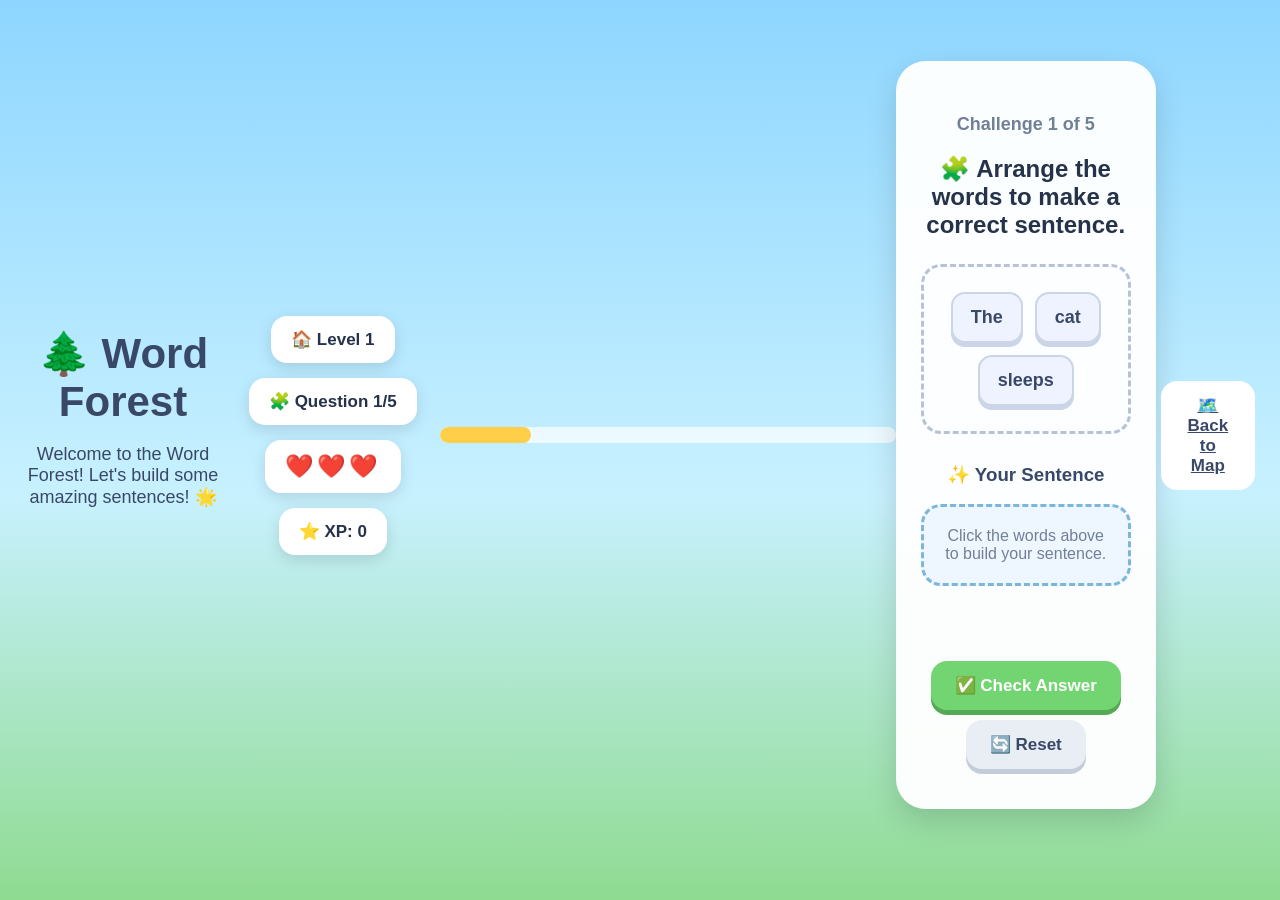
==== commit 8557f836: "Fix error in forest.html" ====
--- a/forest.html
+++ b/forest.html
@@ -10,1031 +10,230 @@
     <link rel="stylesheet" href="./css/style.css">
 
     <style>
-        body {
-            margin: 0;
-            font-family: "Trebuchet MS", Arial, sans-serif;
-        }
-
-        .game-page {
-            min-height: 100vh;
-            padding: 30px 20px 60px;
-            text-align: center;
-        }
-
-        .game-header {
-            margin-bottom: 25px;
-        }
-
-        .game-header h1 {
-            font-size: 42px;
-            color: #394867;
-            margin: 10px;
-        }
-
-        .game-header p {
-            font-size: 18px;
-            color: #394867;
-        }
-
-        .game-info {
-            max-width: 850px;
-            margin: 20px auto;
-
-            display: flex;
-            justify-content: center;
-            gap: 15px;
-            flex-wrap: wrap;
-        }
-
-        .info-box {
-            background: white;
-            padding: 13px 20px;
-            border-radius: 16px;
-
-            font-weight: bold;
-            font-size: 17px;
-
-            box-shadow: 0 5px 15px rgba(0,0,0,0.12);
-        }
-
-        .lives {
-            font-size: 23px;
-            letter-spacing: 3px;
-        }
-
-        .progress-container {
-            max-width: 800px;
-            height: 16px;
-            margin: 25px auto;
-
-            background: rgba(255,255,255,0.7);
-            border-radius: 20px;
-            overflow: hidden;
-        }
-
-        .progress-bar {
-            height: 100%;
-            width: 20%;
-            background: #ffcf4a;
-
-            border-radius: 20px;
-
-            transition: width 0.4s ease;
-        }
-
-        .question-card {
-            max-width: 800px;
-            margin: 30px auto;
-
-            background: rgba(255,255,255,0.96);
-
-            padding: 35px 25px;
-
-            border-radius: 30px;
-
-            box-shadow: 0 12px 30px rgba(0,0,0,0.15);
-        }
-
-        .question-number {
-            font-weight: bold;
-            color: #718096;
-            font-size: 18px;
-        }
-
-        .question-card h2 {
-            color: #394867;
-            font-size: 27px;
-        }
-
-        /* =========================
-           WORD OPTIONS
-           ========================= */
-
-        .word-options {
-            margin: 25px 0;
-
-            padding: 25px;
-
-            border: 3px dashed #b7c2d6;
-
-            border-radius: 20px;
-
-            min-height: 80px;
-
-            display: flex;
-
-            justify-content: center;
-
-            align-items: center;
-
-            gap: 12px;
-
-            flex-wrap: wrap;
-        }
-
-        .word-button {
-            background: #eef3ff;
-
-            border: 2px solid #cbd5e7;
-
-            border-radius: 14px;
-
-            padding: 13px 18px;
-
-            font-size: 18px;
-
-            font-weight: bold;
-
-            color: #394867;
-
-            cursor: pointer;
-
-            box-shadow: 0 4px 0 #cbd5e7;
-
-            transition: 0.2s;
-        }
-
-        .word-button:hover {
-            transform: translateY(-3px);
-        }
-
-        .word-button:disabled {
-            opacity: 0.35;
-            cursor: not-allowed;
-        }
-
-        /* =========================
-           SENTENCE AREA
-           ========================= */
-
-        .sentence-title {
-            color: #394867;
-            font-size: 24px;
-            margin-top: 25px;
-        }
-
-        .sentence-area {
-            min-height: 80px;
-
-            margin: 15px 0 25px;
-
-            padding: 20px;
-
-            border: 3px dashed #7bb7d9;
-
-            border-radius: 20px;
-
-            display: flex;
-
-            justify-content: center;
-
-            align-items: center;
-
-            gap: 10px;
-
-            flex-wrap: wrap;
-        }
-
-        .selected-word {
-            background: #ffcf4a;
-
-            border: none;
-
-            border-radius: 14px;
-
-            padding: 12px 17px;
-
-            font-size: 17px;
-
-            font-weight: bold;
-
-            cursor: pointer;
-
-            box-shadow: 0 4px 0 #d9a82c;
-        }
-
-        .selected-word:hover {
-            transform: translateY(-2px);
-        }
-
-        .hint {
-            color: #718096;
-        }
-
-        /* =========================
-           BUTTONS
-           ========================= */
-
-        .game-button {
-            border: none;
-
-            border-radius: 16px;
-
-            padding: 14px 24px;
-
-            margin: 5px;
-
-            font-size: 17px;
-
-            font-weight: bold;
-
-            cursor: pointer;
-        }
-
-        .check-button {
-            background: #72d572;
-            color: white;
-        }
-
-        .reset-button {
-            background: #e9edf4;
-            color: #394867;
-        }
-
-        .map-button {
-            background: white;
-            color: #394867;
-        }
-
-        .game-button:hover {
-            transform: translateY(-2px);
-        }
-
-        .feedback {
-            min-height: 30px;
-
-            margin: 15px;
-
-            font-size: 19px;
-
-            font-weight: bold;
-        }
-
-        .correct {
-            color: #31934f;
-        }
-
-        .wrong {
-            color: #d94a4a;
-        }
-
-        /* =========================
-           RESULT
-           ========================= */
-
-        .result-screen {
-            display: none;
-
-            max-width: 600px;
-
-            margin: 30px auto;
-
-            background: white;
-
-            padding: 40px 25px;
-
-            border-radius: 30px;
-
-            box-shadow: 0 12px 30px rgba(0,0,0,0.15);
-        }
-
-        .result-screen.show {
-            display: block;
-        }
-
-        .result-emoji {
-            font-size: 70px;
-        }
-
-        .result-screen h2 {
-            color: #394867;
-            font-size: 32px;
-        }
-
-        @media (max-width: 600px) {
-
-            .game-header h1 {
-                font-size: 32px;
-            }
-
-            .question-card {
-                padding: 25px 15px;
-            }
-
-            .word-button {
-                font-size: 16px;
-            }
-
-        }
+        body { margin: 0; font-family: "Trebuchet MS", Arial, sans-serif; }
+        .game-page { min-height: 100vh; padding: 30px 20px 60px; text-align: center; }
+        .game-header { margin-bottom: 25px; }
+        .game-header h1 { font-size: 42px; color: #394867; margin: 10px; }
+        .game-header p { font-size: 18px; color: #394867; }
+        .game-info { max-width: 850px; margin: 20px auto; display: flex; justify-content: center; gap: 15px; flex-wrap: wrap; }
+        .info-box { background: white; padding: 13px 20px; border-radius: 16px; font-weight: bold; font-size: 17px; box-shadow: 0 5px 15px rgba(0,0,0,0.12); }
+        .lives { font-size: 23px; letter-spacing: 3px; }
+        .progress-container { max-width: 800px; height: 16px; margin: 25px auto; background: rgba(255,255,255,0.7); border-radius: 20px; overflow: hidden; }
+        .progress-bar { height: 100%; width: 20%; background: #ffcf4a; border-radius: 20px; transition: width 0.4s ease; }
+        .question-card { max-width: 800px; margin: 30px auto; background: rgba(255,255,255,0.96); padding: 35px 25px; border-radius: 30px; box-shadow: 0 12px 30px rgba(0,0,0,0.15); }
+        .question-number { font-weight: bold; color: #718096; font-size: 18px; }
+        .word-options { margin: 25px 0; padding: 25px; border: 3px dashed #b7c2d6; border-radius: 20px; min-height: 80px; display: flex; justify-content: center; align-items: center; gap: 12px; flex-wrap: wrap; }
+        .word-button { background: #eef3ff; border: 2px solid #cbd5e7; border-radius: 14px; padding: 13px 18px; font-size: 18px; font-weight: bold; color: #394867; cursor: pointer; box-shadow: 0 4px 0 #cbd5e7; transition: 0.2s; }
+        .word-button:hover { transform: translateY(-3px); }
+        .word-button:disabled { opacity: 0.35; cursor: not-allowed; }
+        .sentence-area { min-height: 80px; margin: 15px 0 25px; padding: 20px; border: 3px dashed #7bb7d9; border-radius: 20px; display: flex; justify-content: center; align-items: center; gap: 10px; flex-wrap: wrap; }
+        .selected-word { background: #ffcf4a; border: none; border-radius: 14px; padding: 12px 17px; font-size: 17px; font-weight: bold; cursor: pointer; box-shadow: 0 4px 0 #d9a82c; }
+        .selected-word:hover { transform: translateY(-2px); }
+        .hint { color: #718096; }
+        .game-button { border: none; border-radius: 16px; padding: 14px 24px; margin: 5px; font-size: 17px; font-weight: bold; cursor: pointer; }
+        .check-button { background: #72d572; color: white; }
+        .reset-button { background: #e9edf4; color: #394867; }
+        .map-button { background: white; color: #394867; }
+        .feedback { min-height: 30px; margin: 15px; font-size: 19px; font-weight: bold; }
+        .correct { color: #31934f; }
+        .wrong { color: #d94a4a; }
+        .result-screen { display: none; max-width: 600px; margin: 30px auto; background: white; padding: 40px 25px; border-radius: 30px; box-shadow: 0 12px 30px rgba(0,0,0,0.15); }
+        .result-screen.show { display: block; }
+        .result-emoji { font-size: 70px; }
+        .result-screen h2 { color: #394867; font-size: 32px; }
+        @media (max-width: 600px) { .game-header h1 { font-size: 32px; } .question-card { padding: 25px 15px; } .word-button { font-size: 16px; } }
     </style>
 
 </head>
 
-
 <body>
 
 <main class="game-page">
 
-
-    <!-- HEADER -->
-
     <header class="game-header">
-
         <h1>🌲 Word Forest</h1>
-
-        <p>
-            Welcome to the Word Forest! Let's build some amazing sentences! 🌟
-        </p>
-
+        <p>Welcome to the Word Forest! Let's build some amazing sentences! 🌟</p>
     </header>
 
-
-    <!-- GAME INFORMATION -->
-
     <section class="game-info">
-
-        <div class="info-box">
-            🏠 Level <span id="levelNumber">1</span>
-        </div>
-
-        <div class="info-box">
-            🧩 Question <span id="questionNumber">1</span>/5
-        </div>
-
-        <div class="info-box lives" id="lives">
-            ❤️❤️❤️
-        </div>
-
-        <div class="info-box">
-            ⭐ XP: <span id="xp">0</span>
-        </div>
-
+        <div class="info-box">🏠 Level <span id="levelNumber">1</span></div>
+        <div class="info-box">🧩 Question <span id="questionNumber">1</span>/5</div>
+        <div class="info-box lives" id="lives">❤️❤️❤️</div>
+        <div class="info-box">⭐ XP: <span id="xp">0</span></div>
     </section>
 
-
-    <!-- PROGRESS -->
-
-    <div class="progress-container">
-
-        <div
-            class="progress-bar"
-            id="progressBar">
-        </div>
-
-    </div>
-
-
-    <!-- QUESTION -->
-
-    <section
-        class="question-card"
-        id="questionCard">
-
-        <p class="question-number">
-            Challenge <span id="challengeNumber">1</span> of 5
-        </p>
-
-        <h2>
-            🧩 Arrange the words to make a correct sentence.
-        </h2>
-
-
-        <!-- WORDS -->
-
-        <div
-            class="word-options"
-            id="wordOptions">
-
-        </div>
-
-
-        <!-- SENTENCE -->
-
-        <h3 class="sentence-title">
-            ✨ Your Sentence
-        </h3>
-
-        <div
-            class="sentence-area"
-            id="sentenceArea">
-
-            <span class="hint">
-                Click the words above to build your sentence.
-            </span>
-
-        </div>
-
-
-        <!-- FEEDBACK -->
-
-        <div
-            class="feedback"
-            id="feedback">
-        </div>
-
-
-        <!-- CONTROLS -->
-
-        <button
-            class="game-button check-button"
-            id="checkButton">
-
-            ✅ Check Answer
-
-        </button>
-
-
-        <button
-            class="game-button reset-button"
-            id="resetButton">
-
-            🔄 Reset
-
-        </button>
-
+    <div class="progress-container"><div class="progress-bar" id="progressBar"></div></div>
+
+    <section class="question-card" id="questionCard">
+        <p class="question-number">Challenge <span id="challengeNumber">1</span> of 5</p>
+        <h2>🧩 Arrange the words to make a correct sentence.</h2>
+        <div class="word-options" id="wordOptions"></div>
+        <h3 class="sentence-title">✨ Your Sentence</h3>
+        <div class="sentence-area" id="sentenceArea"><span class="hint">Click the words above to build your sentence.</span></div>
+        <div class="feedback" id="feedback"></div>
+        <button class="game-button check-button" id="checkButton">✅ Check Answer</button>
+        <button class="game-button reset-button" id="resetButton">🔄 Reset</button>
     </section>
 
-
-    <!-- RESULT -->
-
-    <section
-        class="result-screen"
-        id="resultScreen">
-
-        <div
-            class="result-emoji"
-            id="resultEmoji">
-
-            🎉
-
-        </div>
-
-        <h2 id="resultTitle">
-            Level Complete!
-        </h2>
-
-        <p id="resultMessage">
-            Great job, adventurer!
-        </p>
-
-        <button
-            class="game-button check-button"
-            id="nextButton">
-
-            🚀 Continue
-
-        </button>
-
+    <section class="result-screen" id="resultScreen">
+        <div class="result-emoji" id="resultEmoji">🎉</div>
+        <h2 id="resultTitle">Level Complete!</h2>
+        <p id="resultMessage">Great job, adventurer!</p>
+        <button class="game-button check-button" id="nextButton">🚀 Continue</button>
     </section>
 
-
-    <a
-        href="map.html"
-        class="game-button map-button">
-
-        🗺️ Back to Map
-
-    </a>
-
+    <a href="map.html" class="game-button map-button">🗺️ Back to Map</a>
 
 </main>
 
-
 <script>
-
 document.addEventListener("DOMContentLoaded", function () {
-
-
-    /* =========================
-       QUESTIONS
-       ========================= */
-
     const questions = [
-
-        {
-            words: ["The", "cat", "sleeps"],
-            answer: ["The", "cat", "sleeps"]
-        },
-
-        {
-            words: ["I", "like", "apples"],
-            answer: ["I", "like", "apples"]
-        },
-
-        {
-            words: ["The", "dog", "runs", "fast"],
-            answer: ["The", "dog", "runs", "fast"]
-        },
-
-        {
-            words: ["Birds", "can", "fly", "high"],
-            answer: ["Birds", "can", "fly", "high"]
-        },
-
-        {
-            words: ["The", "little", "boy", "plays", "outside"],
-            answer: ["The", "little", "boy", "plays", "outside"]
-        }
-
+        { words: ["The","cat","sleeps"], answer: ["The","cat","sleeps"] },
+        { words: ["I","like","apples"], answer: ["I","like","apples"] },
+        { words: ["The","dog","runs","fast"], answer: ["The","dog","runs","fast"] },
+        { words: ["Birds","can","fly","high"], answer: ["Birds","can","fly","high"] },
+        { words: ["The","little","boy","plays","outside"], answer: ["The","little","boy","plays","outside"] }
     ];
 
-
-    /* =========================
-       GAME VARIABLES
-       ========================= */
-
     let currentQuestion = 0;
-
     let lives = 3;
-
     let xp = 0;
-
     let selectedWords = [];
 
-
-    /* =========================
-       ELEMENTS
-       ========================= */
-
-    const wordOptions =
-        document.getElementById("wordOptions");
-
-    const sentenceArea =
-        document.getElementById("sentenceArea");
-
-    const feedback =
-        document.getElementById("feedback");
-
-    const livesElement =
-        document.getElementById("lives");
-
-    const xpElement =
-        document.getElementById("xp");
-
-    const questionNumber =
-        document.getElementById("questionNumber");
-
-    const challengeNumber =
-        document.getElementById("challengeNumber");
-
-    const progressBar =
-        document.getElementById("progressBar");
-
-    const questionCard =
-        document.getElementById("questionCard");
-
-    const resultScreen =
-        document.getElementById("resultScreen");
-
-    const resultEmoji =
-        document.getElementById("resultEmoji");
-
-    const resultTitle =
-        document.getElementById("resultTitle");
-
-    const resultMessage =
-        document.getElementById("resultMessage");
-
-    const nextButton =
-        document.getElementById("nextButton");
-
-
-    /* =========================
-       SHUFFLE
-       ========================= */
+    const wordOptions = document.getElementById("wordOptions");
+    const sentenceArea = document.getElementById("sentenceArea");
+    const feedback = document.getElementById("feedback");
+    const livesElement = document.getElementById("lives");
+    const xpElement = document.getElementById("xp");
+    const questionNumber = document.getElementById("questionNumber");
+    const challengeNumber = document.getElementById("challengeNumber");
+    const progressBar = document.getElementById("progressBar");
+    const questionCard = document.getElementById("questionCard");
+    const resultScreen = document.getElementById("resultScreen");
+    const resultEmoji = document.getElementById("resultEmoji");
+    const resultTitle = document.getElementById("resultTitle");
+    const resultMessage = document.getElementById("resultMessage");
+    const nextButton = document.getElementById("nextButton");
 
     function shuffle(array) {
-
         let result = [...array];
-
-        for (
-            let i = result.length - 1;
-            i > 0;
-            i--
-        ) {
-
-            let random =
-                Math.floor(Math.random() * (i + 1));
-
-            [
-                result[i],
-                result[random]
-            ] = [
-                result[random],
-                result[i]
-            ];
-
-        }
-
+        for (let i = result.length - 1; i > 0; i--) {
+            let random = Math.floor(Math.random() * (i + 1));
+            [result[i], result[random]] = [result[random], result[i]];
+        }
         return result;
-
-    }
-
-
-    /* =========================
-       LIVES
-       ========================= */
+    }
 
     function updateLives() {
-
         let display = "";
-
         for (let i = 0; i < 3; i++) {
-
-            if (i < lives) {
-
-                display += "❤️";
-
-            } else {
-
-                display += "💔";
-
-            }
-
-        }
-
+            display += (i < lives) ? "❤️" : "💔";
+        }
         livesElement.textContent = display;
-
-    }
-
-
-    /* =========================
-       LOAD QUESTION
-       ========================= */
+    }
 
     function loadQuestion() {
-
         selectedWords = [];
-
         feedback.textContent = "";
-
         feedback.className = "feedback";
-
-
-        questionNumber.textContent =
-            currentQuestion + 1;
-
-        challengeNumber.textContent =
-            currentQuestion + 1;
-
-
-        progressBar.style.width =
-            ((currentQuestion + 1) / 5 * 100) + "%";
-
-
-        sentenceArea.innerHTML =
-            '<span class="hint">Click the words above to build your sentence.</span>';
-
-
+        questionNumber.textContent = currentQuestion + 1;
+        challengeNumber.textContent = currentQuestion + 1;
+        progressBar.style.width = ((currentQuestion + 1) / questions.length * 100) + "%";
+        sentenceArea.innerHTML = '<span class="hint">Click the words above to build your sentence.</span>';
         wordOptions.innerHTML = "";
-
-
-        /* GET SHUFFLED WORDS */
-
-        const shuffledWords =
-            shuffle(questions[currentQuestion].words);
-
-
-        /* CREATE BUTTONS */
-
-        shuffledWords.forEach(function (word, index) {
-
-            const button =
-                document.createElement("button");
-
+        const shuffledWords = shuffle(questions[currentQuestion].words);
+        shuffledWords.forEach(function (word) {
+            const button = document.createElement("button");
             button.type = "button";
-
-            button.className =
-                "word-button";
-
-            button.textContent =
-                word;
-
-
-            button.addEventListener(
-                "click",
-                function () {
-
-                    chooseWord(
-                        word,
-                        button
-                    );
-
-                }
-            );
-
-
+            button.className = "word-button";
+            button.textContent = word;
+            button.addEventListener("click", function () { chooseWord(word, button); });
             wordOptions.appendChild(button);
-
         });
-
-    }
-
-
-    /* =========================
-       CHOOSE WORD
-       ========================= */
+    }
 
     function chooseWord(word, button) {
-
         selectedWords.push(word);
-
         button.disabled = true;
-
-
-        if (
-            selectedWords.length === 1
-        ) {
-
-            sentenceArea.innerHTML = "";
-
-        }
-
-
-        const selectedButton =
-            document.createElement("button");
-
+        if (selectedWords.length === 1) sentenceArea.innerHTML = "";
+        const selectedButton = document.createElement("button");
         selectedButton.type = "button";
-
-        selectedButton.className =
-            "selected-word";
-
-        selectedButton.textContent =
-            word;
-
-
-        /*
-           CLICK SELECTED WORD
-           TO REMOVE IT
-        */
-
-        selectedButton.addEventListener(
-            "click",
-            function () {
-
-                const position =
-                    selectedWords.indexOf(word);
-
-
-                if (position !== -1) {
-
-                    selectedWords.splice(
-                        position,
-                        1
-                    );
-
-                }
-
-
-                button.disabled = false;
-
-                selectedButton.remove();
-
-
-                if (
-                    selectedWords.length === 0
-                ) {
-
-                    sentenceArea.innerHTML =
-                        '<span class="hint">Click the words above to build your sentence.</span>';
-
-                }
-
-            }
-        );
-
-
-        sentenceArea.appendChild(
-            selectedButton
-        );
-
-    }
-
-
-    /* =========================
-       CHECK ANSWER
-       ========================= */
-
-    document
-        .getElementById("checkButton")
-        .addEventListener(
-            "click",
-            function () {
-
-
-                if (
-                    selectedWords.length === 0
-                ) {
-
-                    feedback.textContent =
-                        "👆 Please choose some words first!";
-
-                    feedback.className =
-                        "feedback wrong";
-
-                    return;
-
-                }
-
-
-                const correct =
-                    questions[currentQuestion].answer;
-
-
-                const correctAnswer =
-                    selectedWords.join(" ") ===
-                    correct.join(" ");
-
-
-                if (correctAnswer) {
-
-
-                    feedback.textContent =
-                        "🎉 Correct! Amazing job!";
-
-                    feedback.className =
-                        "feedback correct";
-
-
-                    xp += 10;
-
-                    xpElement.textContent =
-                        xp;
-
-
-                    setTimeout(
-                        function () {
-
-                            currentQuestion++;
-
-
-                            if (
-                                currentQuestion >= 5
-                            ) {
-
-                                finishLevel();
-
-                            } else {
-
-                                loadQuestion();
-
-                            }
-
-                        },
-                        1000
-                    );
-
-
-                } else {
-
-
-                    lives--;
-
-                    updateLives();
-
-
-                    feedback.textContent =
-                        "❌ Almost! Rearrange the words and try again.";
-
-                    feedback.className =
-                        "feedback wrong";
-
-
-                    if (lives <= 0) {
-
-                        setTimeout(
-                            gameOver,
-                            700
-                        );
-
-                    }
-
-                }
-
-            }
-        );
-
-
-    /* =========================
-       RESET
-       ========================= */
-
-    document
-        .getElementById("resetButton")
-        .addEventListener(
-            "click",
-            function () {
-
-                loadQuestion();
-
-            }
-        );
-
-
-    /* =========================
-       LEVEL COMPLETE
-       ========================= */
+        selectedButton.className = "selected-word";
+        selectedButton.textContent = word;
+        selectedButton.addEventListener("click", function () {
+            const position = selectedWords.indexOf(word);
+            if (position !== -1) selectedWords.splice(position, 1);
+            button.disabled = false;
+            selectedButton.remove();
+            if (selectedWords.length === 0) sentenceArea.innerHTML = '<span class="hint">Click the words above to build your sentence.</span>';
+        });
+        sentenceArea.appendChild(selectedButton);
+    }
+
+    document.getElementById("checkButton").addEventListener("click", function () {
+        if (selectedWords.length === 0) {
+            feedback.textContent = "👆 Please choose some words first!";
+            feedback.className = "feedback wrong";
+            return;
+        }
+        const correct = questions[currentQuestion].answer;
+        const correctAnswer = selectedWords.join(" ") === correct.join(" ");
+        if (correctAnswer) {
+            feedback.textContent = "🎉 Correct! Amazing job!";
+            feedback.className = "feedback correct";
+            xp += 10;
+            xpElement.textContent = xp;
+            setTimeout(function () {
+                currentQuestion++;
+                if (currentQuestion >= questions.length) finishLevel(); else loadQuestion();
+            }, 1000);
+        } else {
+            lives--;
+            updateLives();
+            feedback.textContent = "❌ Almost! Rearrange the words and try again.";
+            feedback.className = "feedback wrong";
+            if (lives <= 0) setTimeout(gameOver, 700);
+        }
+    });
+
+    document.getElementById("resetButton").addEventListener("click", function () { loadQuestion(); });
 
     function finishLevel() {
-
-        questionCard.style.display =
-            "none";
-
+        questionCard.style.display = "none";
         resultScreen.classList.add("show");
-
-
-        resultEmoji.textContent =
-            "🎉";
-
-        resultTitle.textContent =
-            "Level 1 Complete!";
-
-        resultMessage.textContent =
-            "Amazing! You completed all 5 challenges and earned " +
-            xp +
-            " XP! ⭐";
-
-
-        nextButton.textContent =
-            "🗺️ Back to Map";
-
-
-        nextButton.onclick =
-            function () {
-
-                window.location.href =
-                    "map.html";
-
-            };
-
-    }
-
-
-    /* =========================
-       GAME OVER
-       ========================= */
+        resultEmoji.textContent = "🎉";
+        resultTitle.textContent = "Level 1 Complete!";
+        resultMessage.textContent = "Amazing! You completed all challenges and earned " + xp + " XP! ⭐";
+        nextButton.textContent = "🗺️ Back to Map";
+        nextButton.onclick = function () { window.location.href = "map.html"; };
+    }
 
     function gameOver() {
-
-        questionCard.style.display =
-            "none";
-
+        questionCard.style.display = "none";
         resultScreen.classList.add("show");
-
-
-        resultEmoji.textContent =
-            "😢";
-
-        resultTitle.textContent =
-            "Out of Lives!";
-
-        resultMessage.textContent =
-            "Don't worry! Try the level again and you can do it! 💪";
-
-
-        nextButton.textContent =
-            "🔄 Try Again";
-
-
-        nextButton.onclick =
-            function () {
-
-                lives = 3;
-
-                currentQuestion = 0;
-
-                updateLives();
-
-
-                resultScreen.classList.remove(
-                    "show"
-                );
-
-
-                questionCard.style.display =
-                    "block";
-
-
-                loadQuestion();
-
-            };
-
-    }
-
-
-    /* =========================
-       START GAME
-       ========================= */
-
+        resultEmoji.textContent = "😢";
+        resultTitle.textContent = "Out of Lives!";
+        resultMessage.textContent = "Don't worry! Try the level again and you can do it! 💪";
+        nextButton.textContent = "🔄 Try Again";
+        nextButton.onclick = function () {
+            // Reset state and return to the first question
+            currentQuestion = 0;
+            lives = 3;
+            xp = 0;
+            xpElement.textContent = xp;
+            updateLives();
+            resultScreen.classList.remove("show");
+            questionCard.style.display = "block";
+            loadQuestion();
+        };
+    }
+
+    // Initialize
     updateLives();
-
     loadQuestion();
-
-
 });
-
 </script>
 
 </body>
-
 </html>
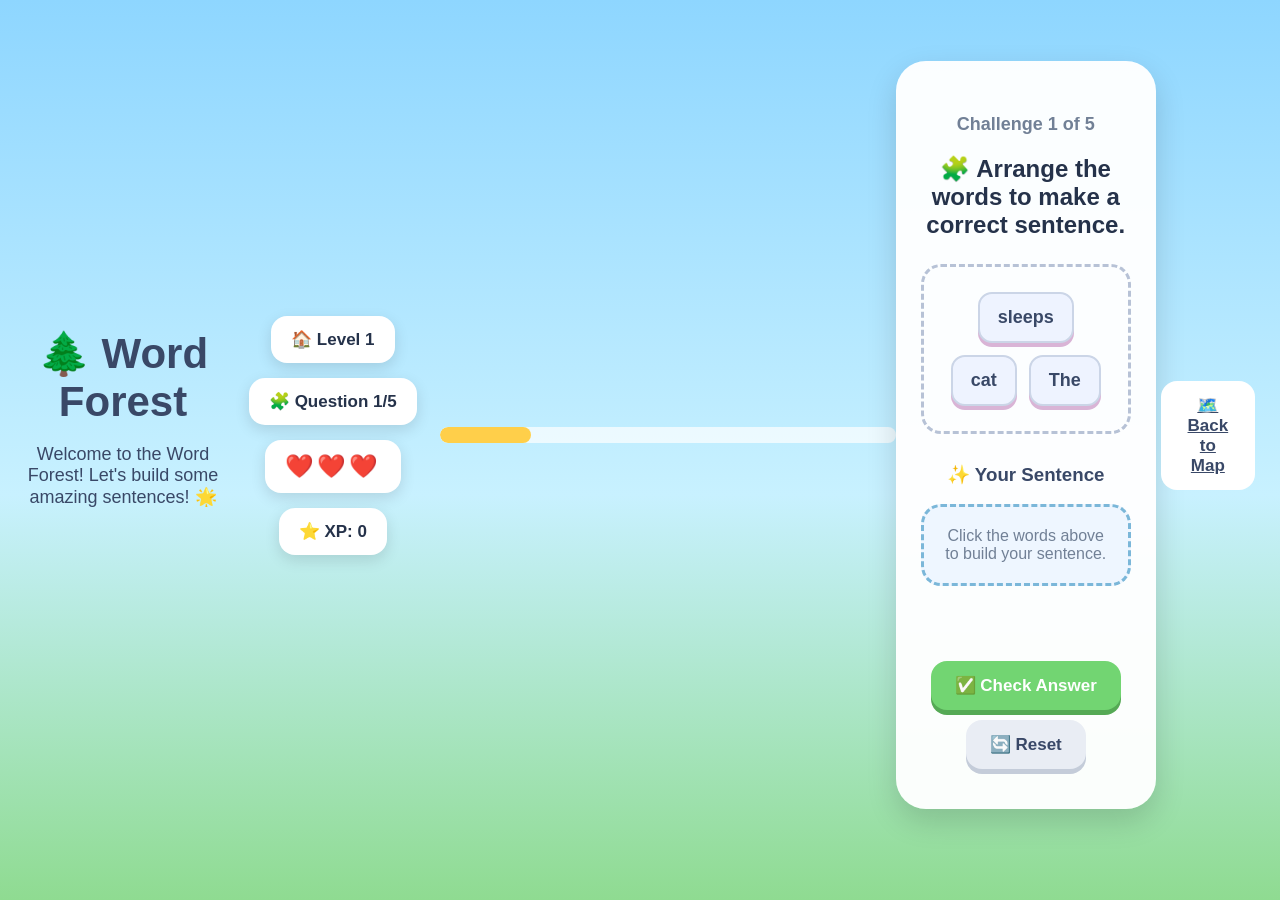
==== commit ae76b4cb: "Fix truncated CSS lines in forest.html" ====
--- a/forest.html
+++ b/forest.html
@@ -23,7 +23,7 @@
         .question-card { max-width: 800px; margin: 30px auto; background: rgba(255,255,255,0.96); padding: 35px 25px; border-radius: 30px; box-shadow: 0 12px 30px rgba(0,0,0,0.15); }
         .question-number { font-weight: bold; color: #718096; font-size: 18px; }
         .word-options { margin: 25px 0; padding: 25px; border: 3px dashed #b7c2d6; border-radius: 20px; min-height: 80px; display: flex; justify-content: center; align-items: center; gap: 12px; flex-wrap: wrap; }
-        .word-button { background: #eef3ff; border: 2px solid #cbd5e7; border-radius: 14px; padding: 13px 18px; font-size: 18px; font-weight: bold; color: #394867; cursor: pointer; box-shadow: 0 4px 0 #cbd5e7; transition: 0.2s; }
+        .word-button { background: #eef3ff; border: 2px solid #cbd5e7; border-radius: 14px; padding: 13px 18px; font-size: 18px; font-weight: bold; color: #394867; cursor: pointer; box-shadow: 0 4px 0 #d9b4d6; transition: all 0.2s; }
         .word-button:hover { transform: translateY(-3px); }
         .word-button:disabled { opacity: 0.35; cursor: not-allowed; }
         .sentence-area { min-height: 80px; margin: 15px 0 25px; padding: 20px; border: 3px dashed #7bb7d9; border-radius: 20px; display: flex; justify-content: center; align-items: center; gap: 10px; flex-wrap: wrap; }
@@ -236,4 +236,4 @@
 </script>
 
 </body>
-</html>
+</html>
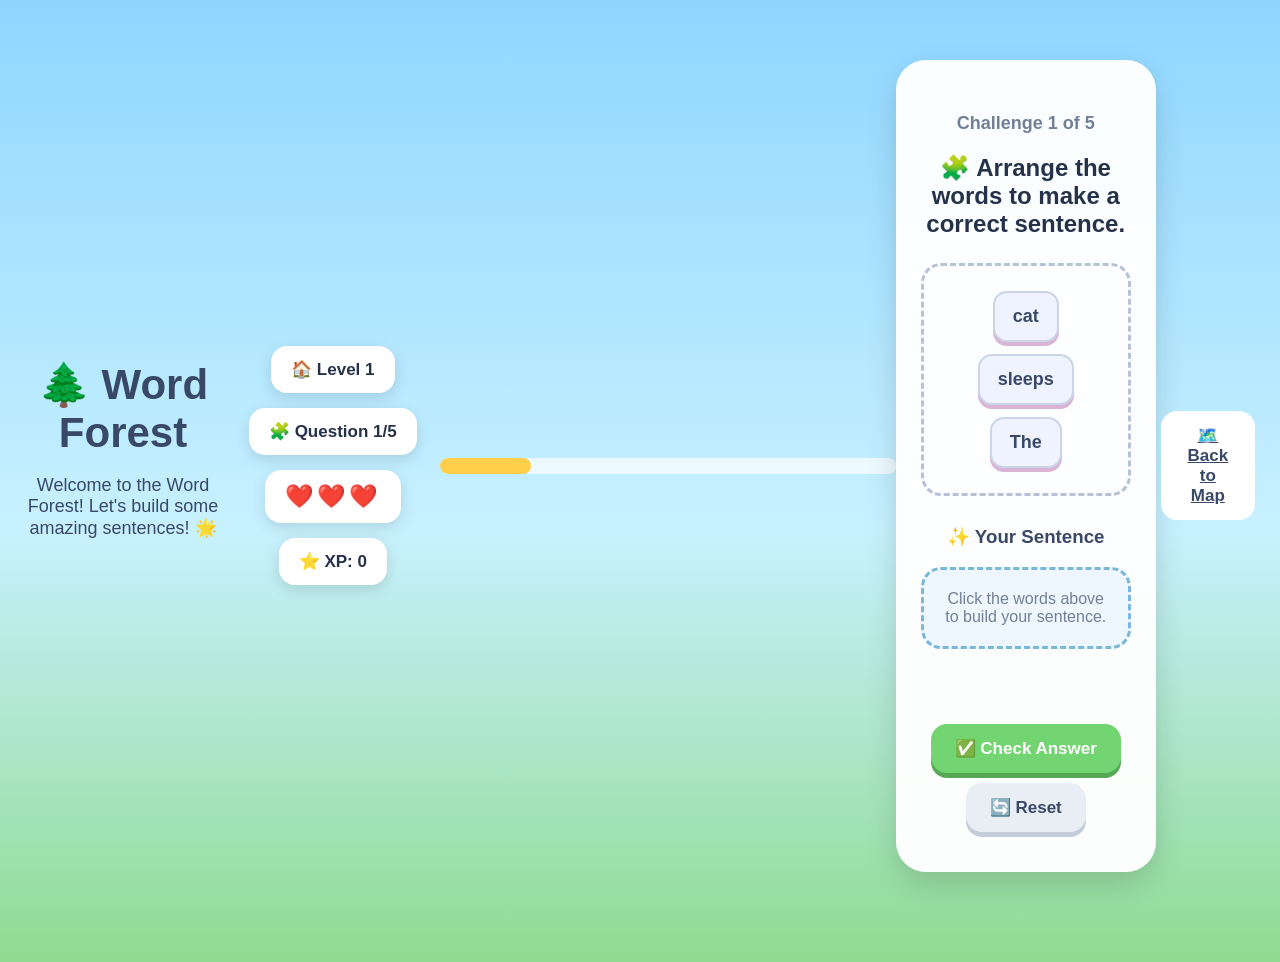
==== commit 75859194: "Add car journey between levels" ====
--- a/forest.html
+++ b/forest.html
@@ -200,13 +200,181 @@
     document.getElementById("resetButton").addEventListener("click", function () { loadQuestion(); });
 
     function finishLevel() {
-        questionCard.style.display = "none";
-        resultScreen.classList.add("show");
-        resultEmoji.textContent = "🎉";
-        resultTitle.textContent = "Level 1 Complete!";
-        resultMessage.textContent = "Amazing! You completed all challenges and earned " + xp + " XP! ⭐";
-        nextButton.textContent = "🗺️ Back to Map";
-        nextButton.onclick = function () { window.location.href = "map.html"; };
+        function finishLevel() {
+
+    questionCard.style.display = "none";
+
+    resultScreen.classList.add("show");
+
+    resultEmoji.textContent = "🎉";
+
+    if (currentLevel < 20) {
+
+        resultTitle.textContent =
+            "Level " + currentLevel + " Complete!";
+
+        resultMessage.textContent =
+            "Amazing! You completed all 5 challenges! ⭐";
+
+        nextButton.textContent =
+            "🚗 Start Journey to Level " + (currentLevel + 1);
+
+        nextButton.onclick = function () {
+
+            startCarJourney();
+
+        };
+
+    } else {
+
+        resultTitle.textContent =
+            "🏆 WordQuest Complete!";
+
+        resultMessage.textContent =
+            "You completed all 20 levels! You are a Sentence Master! ⭐";
+
+        nextButton.textContent =
+            "🗺️ Return to Map";
+
+        nextButton.onclick = function () {
+
+            window.location.href = "map.html";
+
+        };
+
+    }
+
+}
+        function startCarJourney() {
+
+    resultScreen.classList.remove("show");
+
+    const journey = document.createElement("div");
+
+    journey.id = "carJourney";
+
+    journey.innerHTML = `
+        <div class="journey-sky">
+
+            <div class="journey-title">
+                🚗 Off we go!
+            </div>
+
+            <div class="journey-cloud cloud-a">
+                ☁️
+            </div>
+
+            <div class="journey-cloud cloud-b">
+                ☁️
+            </div>
+
+            <div class="journey-tree tree-a">
+                🌳
+            </div>
+
+            <div class="journey-tree tree-b">
+                🌳
+            </div>
+
+            <div class="house-start">
+                🏠
+                <span>Level ${currentLevel}</span>
+            </div>
+
+            <div class="road">
+
+                <div class="road-line"></div>
+
+            </div>
+
+            <div class="car">
+
+                🚗
+
+            </div>
+
+            <div class="house-next">
+
+                🏠
+
+                <span>
+                    Level ${currentLevel + 1}
+                </span>
+
+            </div>
+
+            <div class="car-message">
+                🚗💨 Travelling to the next adventure!
+            </div>
+
+        </div>
+    `;
+
+    document.body.appendChild(journey);
+
+
+    /* ENGINE SOUND */
+
+    speakCarSound();
+
+
+    /* Move car */
+
+    setTimeout(function () {
+
+        const car =
+            document.querySelector(".car");
+
+        car.classList.add("drive");
+
+    }, 800);
+
+
+    /* After journey ends */
+
+    setTimeout(function () {
+
+        journey.remove();
+
+        currentLevel++;
+
+        currentQuestion = 0;
+
+        lives = 3;
+
+
+        localStorage.setItem(
+            "wordQuestCurrentLevel",
+            currentLevel
+        );
+
+
+        updateLives();
+
+
+        questionCard.style.display = "block";
+
+
+        loadQuestion();
+
+
+    }, 6000);
+
+}
+        function speakCarSound() {
+
+    const engine =
+        new SpeechSynthesisUtterance(
+            "Vroom! Vroom! Beep beep! Let's go!"
+        );
+
+    engine.rate = 0.9;
+
+    engine.pitch = 0.8;
+
+    window.speechSynthesis.speak(engine);
+
+}
     }
 
     function gameOver() {
@@ -236,4 +404,4 @@
 </script>
 
 </body>
-</html>+</html>
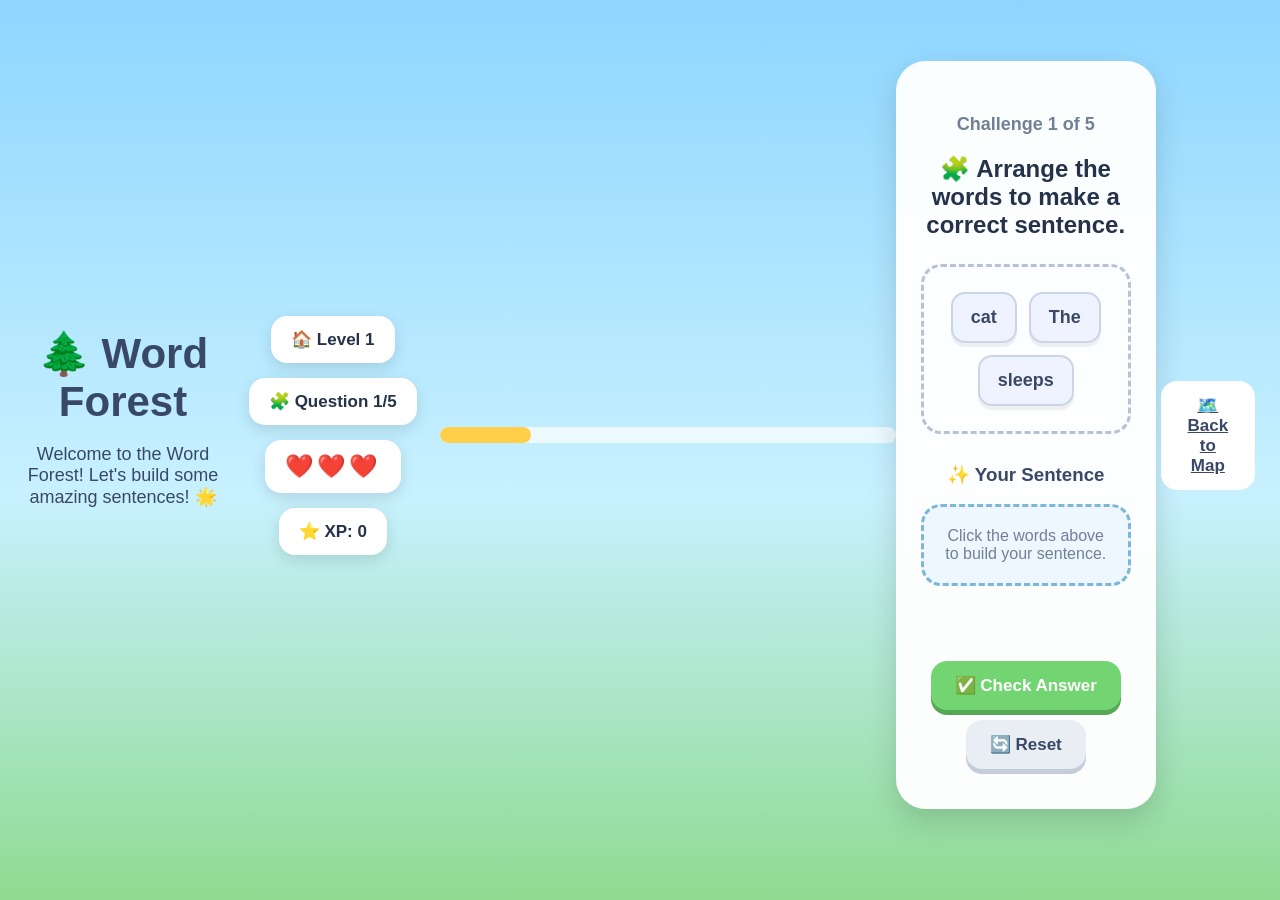
==== commit 05f7aacd: "Fix JS errors: define currentLevel, remove duplicate nested finishLevel, update level display and jo" ====
--- a/forest.html
+++ b/forest.html
@@ -23,7 +23,7 @@
         .question-card { max-width: 800px; margin: 30px auto; background: rgba(255,255,255,0.96); padding: 35px 25px; border-radius: 30px; box-shadow: 0 12px 30px rgba(0,0,0,0.15); }
         .question-number { font-weight: bold; color: #718096; font-size: 18px; }
         .word-options { margin: 25px 0; padding: 25px; border: 3px dashed #b7c2d6; border-radius: 20px; min-height: 80px; display: flex; justify-content: center; align-items: center; gap: 12px; flex-wrap: wrap; }
-        .word-button { background: #eef3ff; border: 2px solid #cbd5e7; border-radius: 14px; padding: 13px 18px; font-size: 18px; font-weight: bold; color: #394867; cursor: pointer; box-shadow: 0 4px 0 #d9b4d6; transition: all 0.2s; }
+        .word-button { background: #eef3ff; border: 2px solid #cbd5e7; border-radius: 14px; padding: 13px 18px; font-size: 18px; font-weight: bold; color: #394867; cursor: pointer; box-shadow: 0 4px 0 rgba(0,0,0,0.06); }
         .word-button:hover { transform: translateY(-3px); }
         .word-button:disabled { opacity: 0.35; cursor: not-allowed; }
         .sentence-area { min-height: 80px; margin: 15px 0 25px; padding: 20px; border: 3px dashed #7bb7d9; border-radius: 20px; display: flex; justify-content: center; align-items: center; gap: 10px; flex-wrap: wrap; }
@@ -101,6 +101,9 @@
     let xp = 0;
     let selectedWords = [];
 
+    // Track level (persisted in localStorage)
+    let currentLevel = parseInt(localStorage.getItem("wordQuestCurrentLevel"), 10) || 1;
+
     const wordOptions = document.getElementById("wordOptions");
     const sentenceArea = document.getElementById("sentenceArea");
     const feedback = document.getElementById("feedback");
@@ -115,6 +118,10 @@
     const resultTitle = document.getElementById("resultTitle");
     const resultMessage = document.getElementById("resultMessage");
     const nextButton = document.getElementById("nextButton");
+    const levelNumber = document.getElementById("levelNumber");
+
+    // Initialize level display
+    levelNumber.textContent = currentLevel;
 
     function shuffle(array) {
         let result = [...array];
@@ -162,6 +169,7 @@
         selectedButton.className = "selected-word";
         selectedButton.textContent = word;
         selectedButton.addEventListener("click", function () {
+            // remove only the specific instance at its position
             const position = selectedWords.indexOf(word);
             if (position !== -1) selectedWords.splice(position, 1);
             button.disabled = false;
@@ -200,181 +208,123 @@
     document.getElementById("resetButton").addEventListener("click", function () { loadQuestion(); });
 
     function finishLevel() {
-        function finishLevel() {
-
-    questionCard.style.display = "none";
-
-    resultScreen.classList.add("show");
-
-    resultEmoji.textContent = "🎉";
-
-    if (currentLevel < 20) {
-
-        resultTitle.textContent =
-            "Level " + currentLevel + " Complete!";
-
-        resultMessage.textContent =
-            "Amazing! You completed all 5 challenges! ⭐";
-
-        nextButton.textContent =
-            "🚗 Start Journey to Level " + (currentLevel + 1);
-
-        nextButton.onclick = function () {
-
-            startCarJourney();
-
-        };
-
-    } else {
-
-        resultTitle.textContent =
-            "🏆 WordQuest Complete!";
-
-        resultMessage.textContent =
-            "You completed all 20 levels! You are a Sentence Master! ⭐";
-
-        nextButton.textContent =
-            "🗺️ Return to Map";
-
-        nextButton.onclick = function () {
-
-            window.location.href = "map.html";
-
-        };
-
-    }
-
-}
-        function startCarJourney() {
-
-    resultScreen.classList.remove("show");
-
-    const journey = document.createElement("div");
-
-    journey.id = "carJourney";
-
-    journey.innerHTML = `
-        <div class="journey-sky">
-
-            <div class="journey-title">
-                🚗 Off we go!
+        questionCard.style.display = "none";
+        resultScreen.classList.add("show");
+        resultEmoji.textContent = "🎉";
+
+        if (currentLevel < 20) {
+            resultTitle.textContent = "Level " + currentLevel + " Complete!";
+            resultMessage.textContent = "Amazing! You completed all 5 challenges! ⭐";
+            nextButton.textContent = "🚗 Start Journey to Level " + (currentLevel + 1);
+            nextButton.onclick = startCarJourney;
+        } else {
+            resultTitle.textContent = "🏆 WordQuest Complete!";
+            resultMessage.textContent = "You completed all 20 levels! You are a Sentence Master! ⭐";
+            nextButton.textContent = "🗺️ Return to Map";
+            nextButton.onclick = function () { window.location.href = "map.html"; };
+        }
+    }
+
+    function startCarJourney() {
+        // hide result and show a simple journey animation element
+        resultScreen.classList.remove("show");
+
+        const journey = document.createElement("div");
+        journey.id = "carJourney";
+        journey.innerHTML = `
+            <div class="journey-sky">
+
+                <div class="journey-title">
+                    🚗 Off we go!
+                </div>
+
+                <div class="journey-cloud cloud-a">
+                    ☁️
+                </div>
+
+                <div class="journey-cloud cloud-b">
+                    ☁️
+                </div>
+
+                <div class="journey-tree tree-a">
+                    🌳
+                </div>
+
+                <div class="journey-tree tree-b">
+                    🌳
+                </div>
+
+                <div class="house-start">
+                    🏠
+                    <span>Level ${currentLevel}</span>
+                </div>
+
+                <div class="road">
+
+                    <div class="road-line"></div>
+
+                </div>
+
+                <div class="car">
+
+                    🚗
+
+                </div>
+
+                <div class="house-next">
+
+                    🏠
+
+                    <span>
+                        Level ${currentLevel + 1}
+                    </span>
+
+                </div>
+
+                <div class="car-message">
+                    🚗💨 Travelling to the next adventure!
+                </div>
+
             </div>
-
-            <div class="journey-cloud cloud-a">
-                ☁️
-            </div>
-
-            <div class="journey-cloud cloud-b">
-                ☁️
-            </div>
-
-            <div class="journey-tree tree-a">
-                🌳
-            </div>
-
-            <div class="journey-tree tree-b">
-                🌳
-            </div>
-
-            <div class="house-start">
-                🏠
-                <span>Level ${currentLevel}</span>
-            </div>
-
-            <div class="road">
-
-                <div class="road-line"></div>
-
-            </div>
-
-            <div class="car">
-
-                🚗
-
-            </div>
-
-            <div class="house-next">
-
-                🏠
-
-                <span>
-                    Level ${currentLevel + 1}
-                </span>
-
-            </div>
-
-            <div class="car-message">
-                🚗💨 Travelling to the next adventure!
-            </div>
-
-        </div>
-    `;
-
-    document.body.appendChild(journey);
-
-
-    /* ENGINE SOUND */
-
-    speakCarSound();
-
-
-    /* Move car */
-
-    setTimeout(function () {
-
-        const car =
-            document.querySelector(".car");
-
-        car.classList.add("drive");
-
-    }, 800);
-
-
-    /* After journey ends */
-
-    setTimeout(function () {
-
-        journey.remove();
-
-        currentLevel++;
-
-        currentQuestion = 0;
-
-        lives = 3;
-
-
-        localStorage.setItem(
-            "wordQuestCurrentLevel",
-            currentLevel
-        );
-
-
-        updateLives();
-
-
-        questionCard.style.display = "block";
-
-
-        loadQuestion();
-
-
-    }, 6000);
-
-}
-        function speakCarSound() {
-
-    const engine =
-        new SpeechSynthesisUtterance(
-            "Vroom! Vroom! Beep beep! Let's go!"
-        );
-
-    engine.rate = 0.9;
-
-    engine.pitch = 0.8;
-
-    window.speechSynthesis.speak(engine);
-
-}
+        `;
+
+        document.body.appendChild(journey);
+
+        /* ENGINE SOUND */
+        speakCarSound();
+
+        /* Move car (simple class toggle expected to be supported by CSS) */
+        setTimeout(function () {
+            const car = document.querySelector(".car");
+            if (car) car.classList.add("drive");
+        }, 800);
+
+        /* After journey ends */
+        setTimeout(function () {
+            journey.remove();
+
+            // Advance to next level
+            currentLevel++;
+            currentQuestion = 0;
+            lives = 3;
+
+            localStorage.setItem("wordQuestCurrentLevel", currentLevel);
+
+            updateLives();
+            levelNumber.textContent = currentLevel;
+
+            questionCard.style.display = "block";
+            loadQuestion();
+
+        }, 6000);
+    }
+
+    function speakCarSound() {
+        if (!window.speechSynthesis) return;
+        const engine = new SpeechSynthesisUtterance("Vroom! Vroom! Beep beep! Let's go!");
+        engine.rate = 0.9;
+        engine.pitch = 0.8;
+        window.speechSynthesis.speak(engine);
     }
 
     function gameOver() {
--- a/css/style.css
+++ b/css/style.css
@@ -1517,4 +1517,325 @@
     }
 
 }
-
+/* =========================================
+   CAR JOURNEY BETWEEN LEVELS
+   ========================================= */
+
+#carJourney {
+
+    position: fixed;
+
+    inset: 0;
+
+    z-index: 9999;
+
+    overflow: hidden;
+
+}
+
+
+.journey-sky {
+
+    position: relative;
+
+    width: 100%;
+
+    height: 100%;
+
+    background: linear-gradient(
+        180deg,
+        #83d8ff 0%,
+        #c9f3ff 55%,
+        #82ce70 56%,
+        #6fbd5e 100%
+    );
+
+}
+
+
+/* TITLE */
+
+.journey-title {
+
+    position: absolute;
+
+    top: 35px;
+
+    left: 50%;
+
+    transform: translateX(-50%);
+
+    background: white;
+
+    padding: 14px 25px;
+
+    border-radius: 20px;
+
+    font-size: 22px;
+
+    font-weight: bold;
+
+    color: #394867;
+
+    box-shadow:
+        0 8px 20px rgba(0,0,0,0.15);
+
+    z-index: 20;
+
+}
+
+
+/* CLOUDS */
+
+.journey-cloud {
+
+    position: absolute;
+
+    font-size: 70px;
+
+    animation: journeyCloud 20s linear infinite;
+
+}
+
+.cloud-a {
+
+    top: 100px;
+
+    left: -150px;
+
+}
+
+.cloud-b {
+
+    top: 180px;
+
+    left: -250px;
+
+    animation-duration: 28s;
+
+}
+
+
+@keyframes journeyCloud {
+
+    from {
+        transform: translateX(-200px);
+    }
+
+    to {
+        transform: translateX(120vw);
+    }
+
+}
+
+
+/* TREES */
+
+.journey-tree {
+
+    position: absolute;
+
+    bottom: 48%;
+
+    font-size: 90px;
+
+}
+
+.tree-a {
+
+    left: 10%;
+
+}
+
+.tree-b {
+
+    right: 12%;
+
+}
+
+
+/* ROAD */
+
+.road {
+
+    position: absolute;
+
+    left: 0;
+
+    bottom: 20%;
+
+    width: 100%;
+
+    height: 150px;
+
+    background: #a88963;
+
+    transform: rotate(-3deg);
+
+    border-top:
+        8px solid #8e7354;
+
+    border-bottom:
+        8px solid #8e7354;
+
+}
+
+
+/* DOTTED ROAD LINE */
+
+.road-line {
+
+    position: absolute;
+
+    top: 50%;
+
+    left: 0;
+
+    width: 100%;
+
+    border-top:
+        8px dashed #fff3b0;
+
+}
+
+
+/* START HOUSE */
+
+.house-start {
+
+    position: absolute;
+
+    left: 8%;
+
+    bottom: 34%;
+
+    font-size: 70px;
+
+    text-align: center;
+
+    z-index: 5;
+
+}
+
+.house-start span,
+.house-next span {
+
+    display: block;
+
+    font-size: 16px;
+
+    background: white;
+
+    padding: 5px 10px;
+
+    border-radius: 10px;
+
+    font-weight: bold;
+
+}
+
+
+/* NEXT HOUSE */
+
+.house-next {
+
+    position: absolute;
+
+    right: 8%;
+
+    bottom: 34%;
+
+    font-size: 70px;
+
+    text-align: center;
+
+    z-index: 5;
+
+}
+
+
+/* CAR */
+
+.car {
+
+    position: absolute;
+
+    left: 10%;
+
+    bottom: 23%;
+
+    font-size: 65px;
+
+    z-index: 10;
+
+    transition:
+        left 5s ease-in-out,
+        bottom 5s ease-in-out;
+
+}
+
+
+/* CAR MOVEMENT */
+
+.car.drive {
+
+    left: 82%;
+
+    bottom: 29%;
+
+}
+
+
+/* MESSAGE */
+
+.car-message {
+
+    position: absolute;
+
+    bottom: 7%;
+
+    left: 50%;
+
+    transform: translateX(-50%);
+
+    background: white;
+
+    padding: 15px 25px;
+
+    border-radius: 20px;
+
+    font-weight: bold;
+
+    color: #394867;
+
+    box-shadow:
+        0 8px 20px rgba(0,0,0,0.15);
+
+}
+
+
+/* MOBILE */
+
+@media (max-width: 600px) {
+
+    .journey-title {
+
+        font-size: 18px;
+
+    }
+
+    .house-start,
+    .house-next {
+
+        font-size: 50px;
+
+    }
+
+    .car {
+
+        font-size: 50px;
+
+    }
+
+}
+
